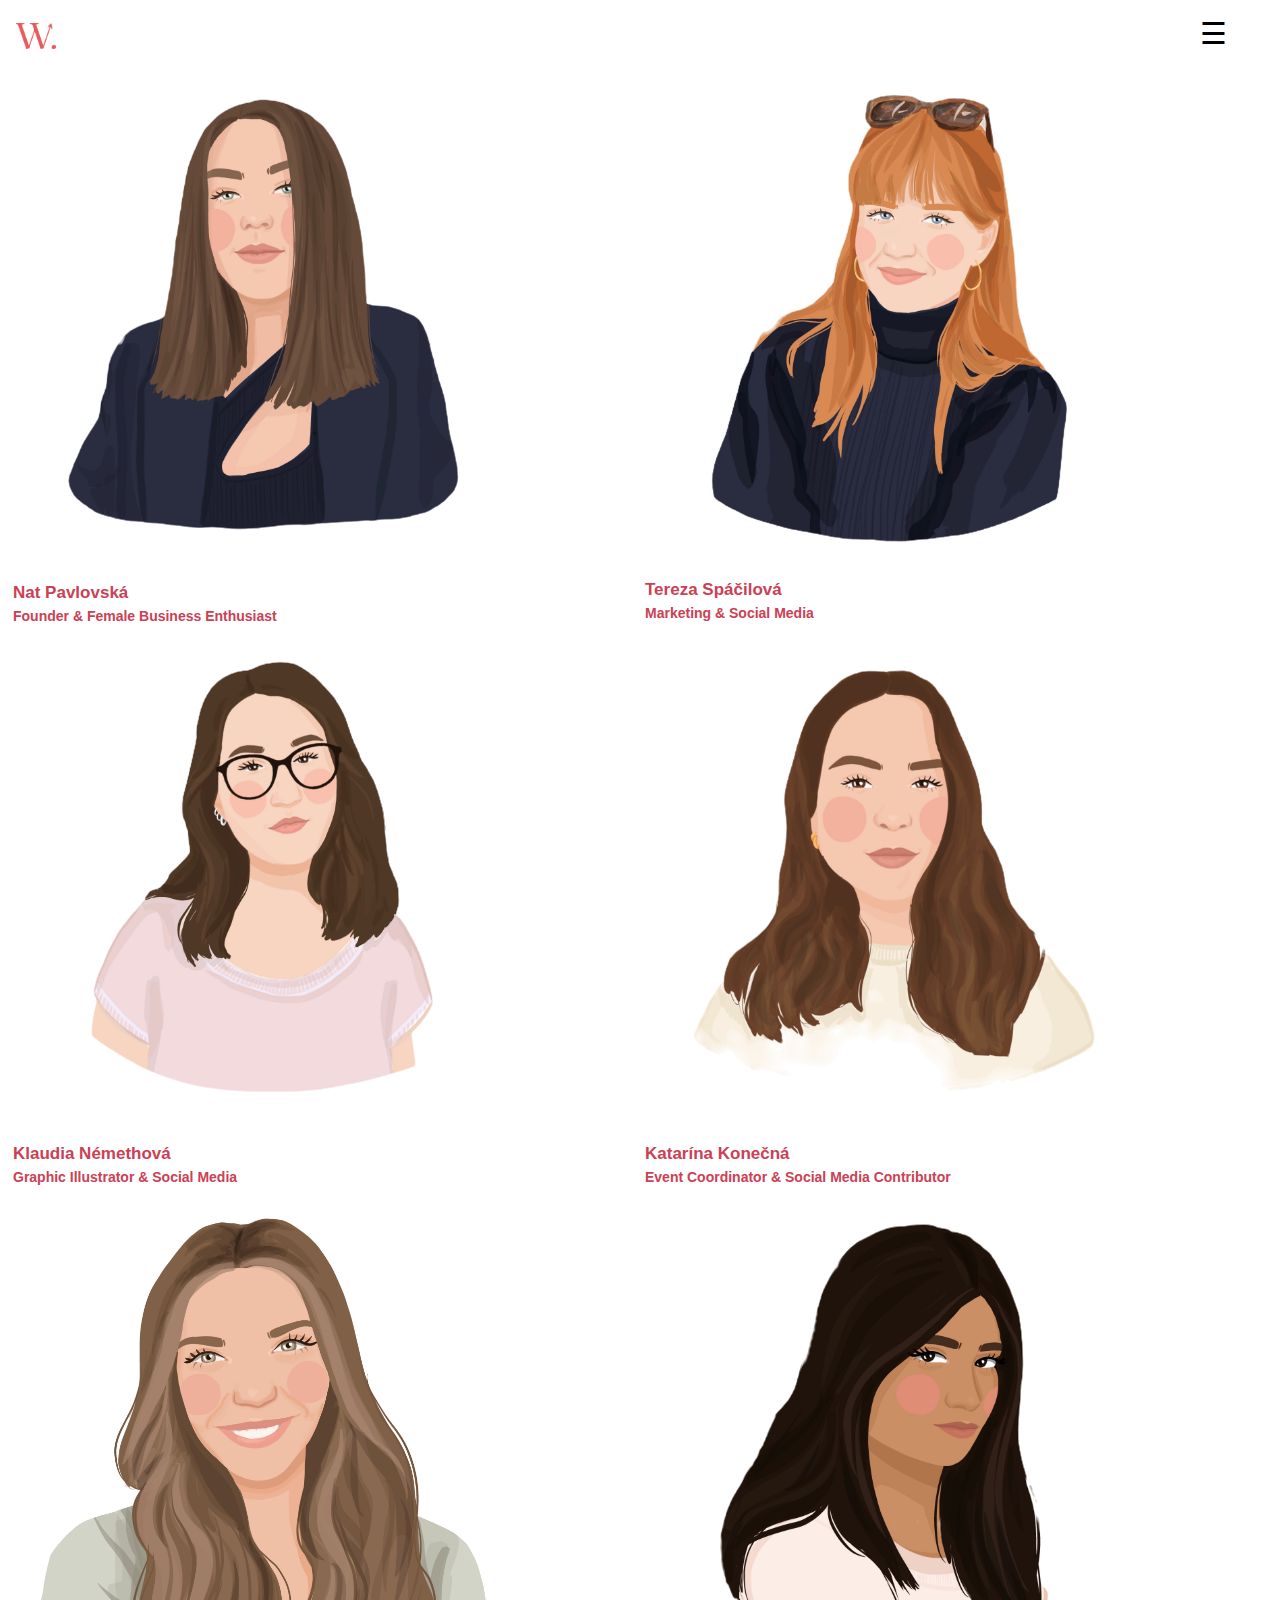
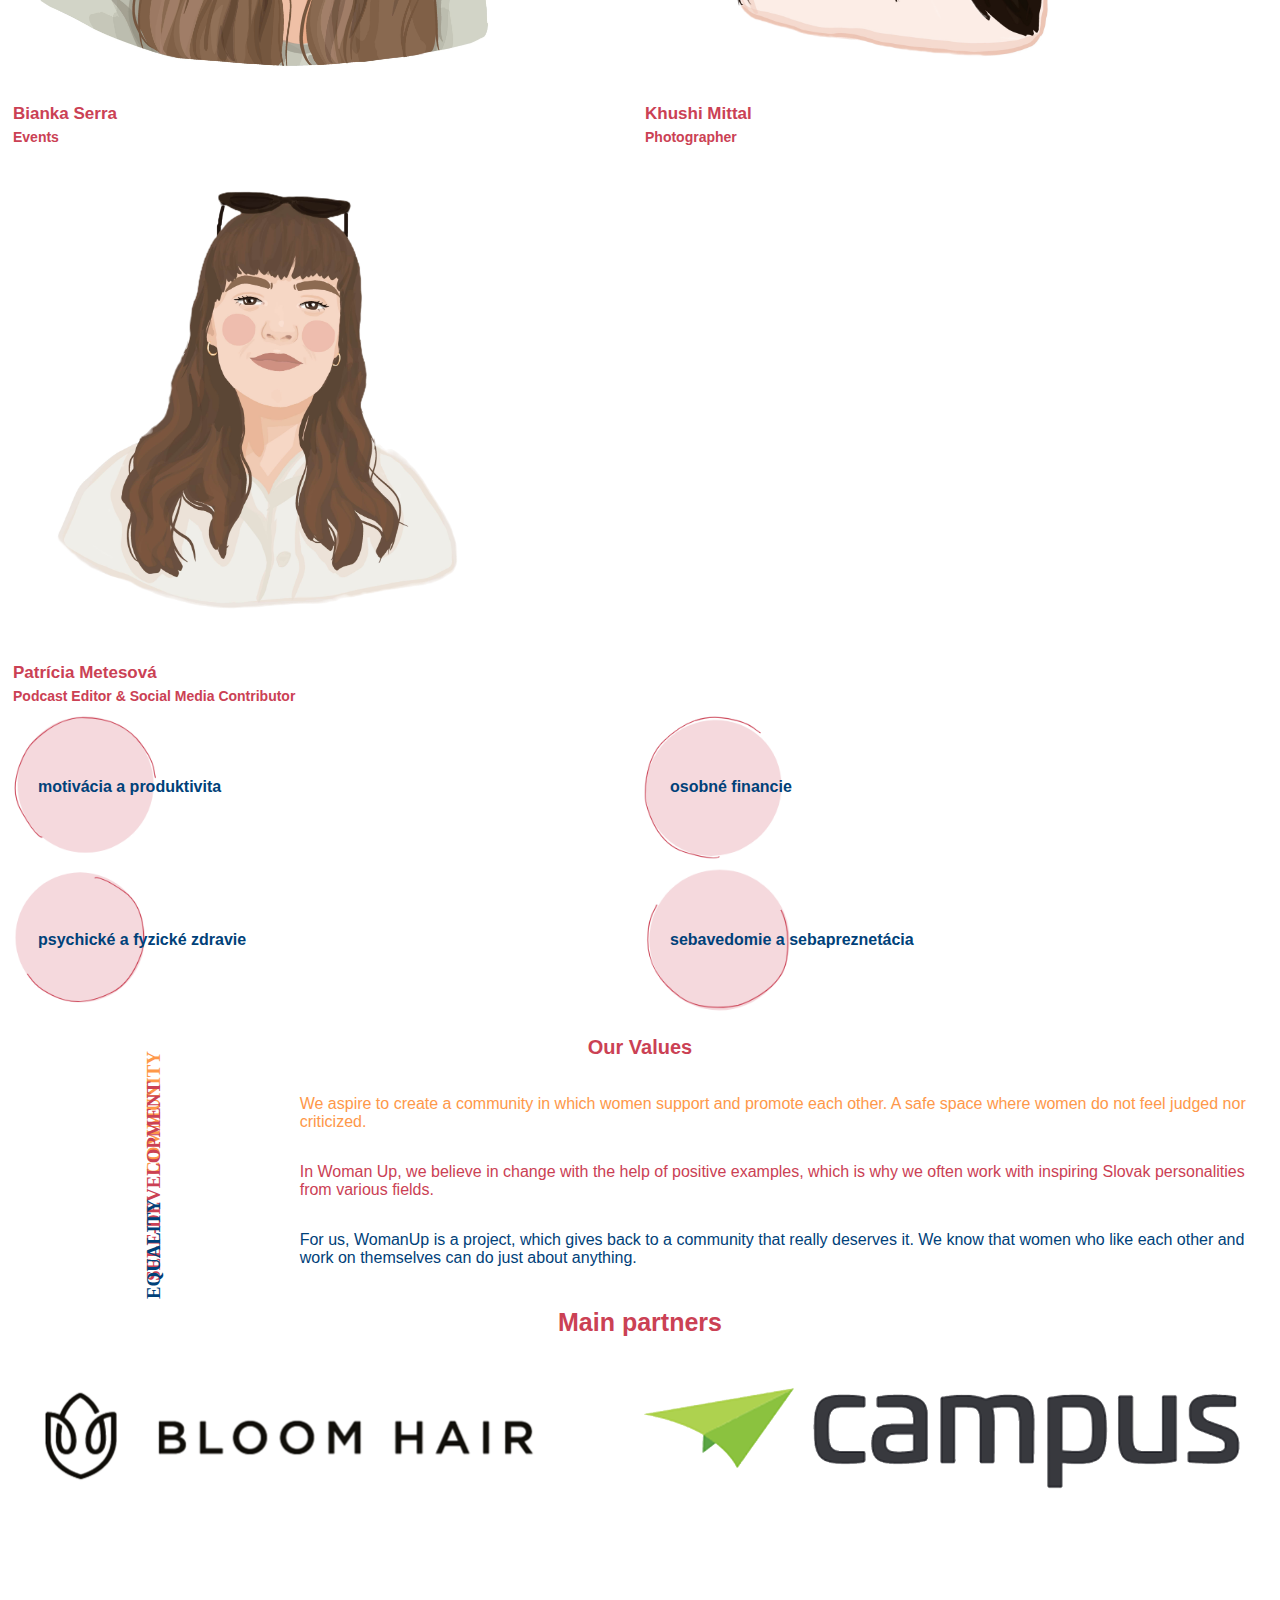
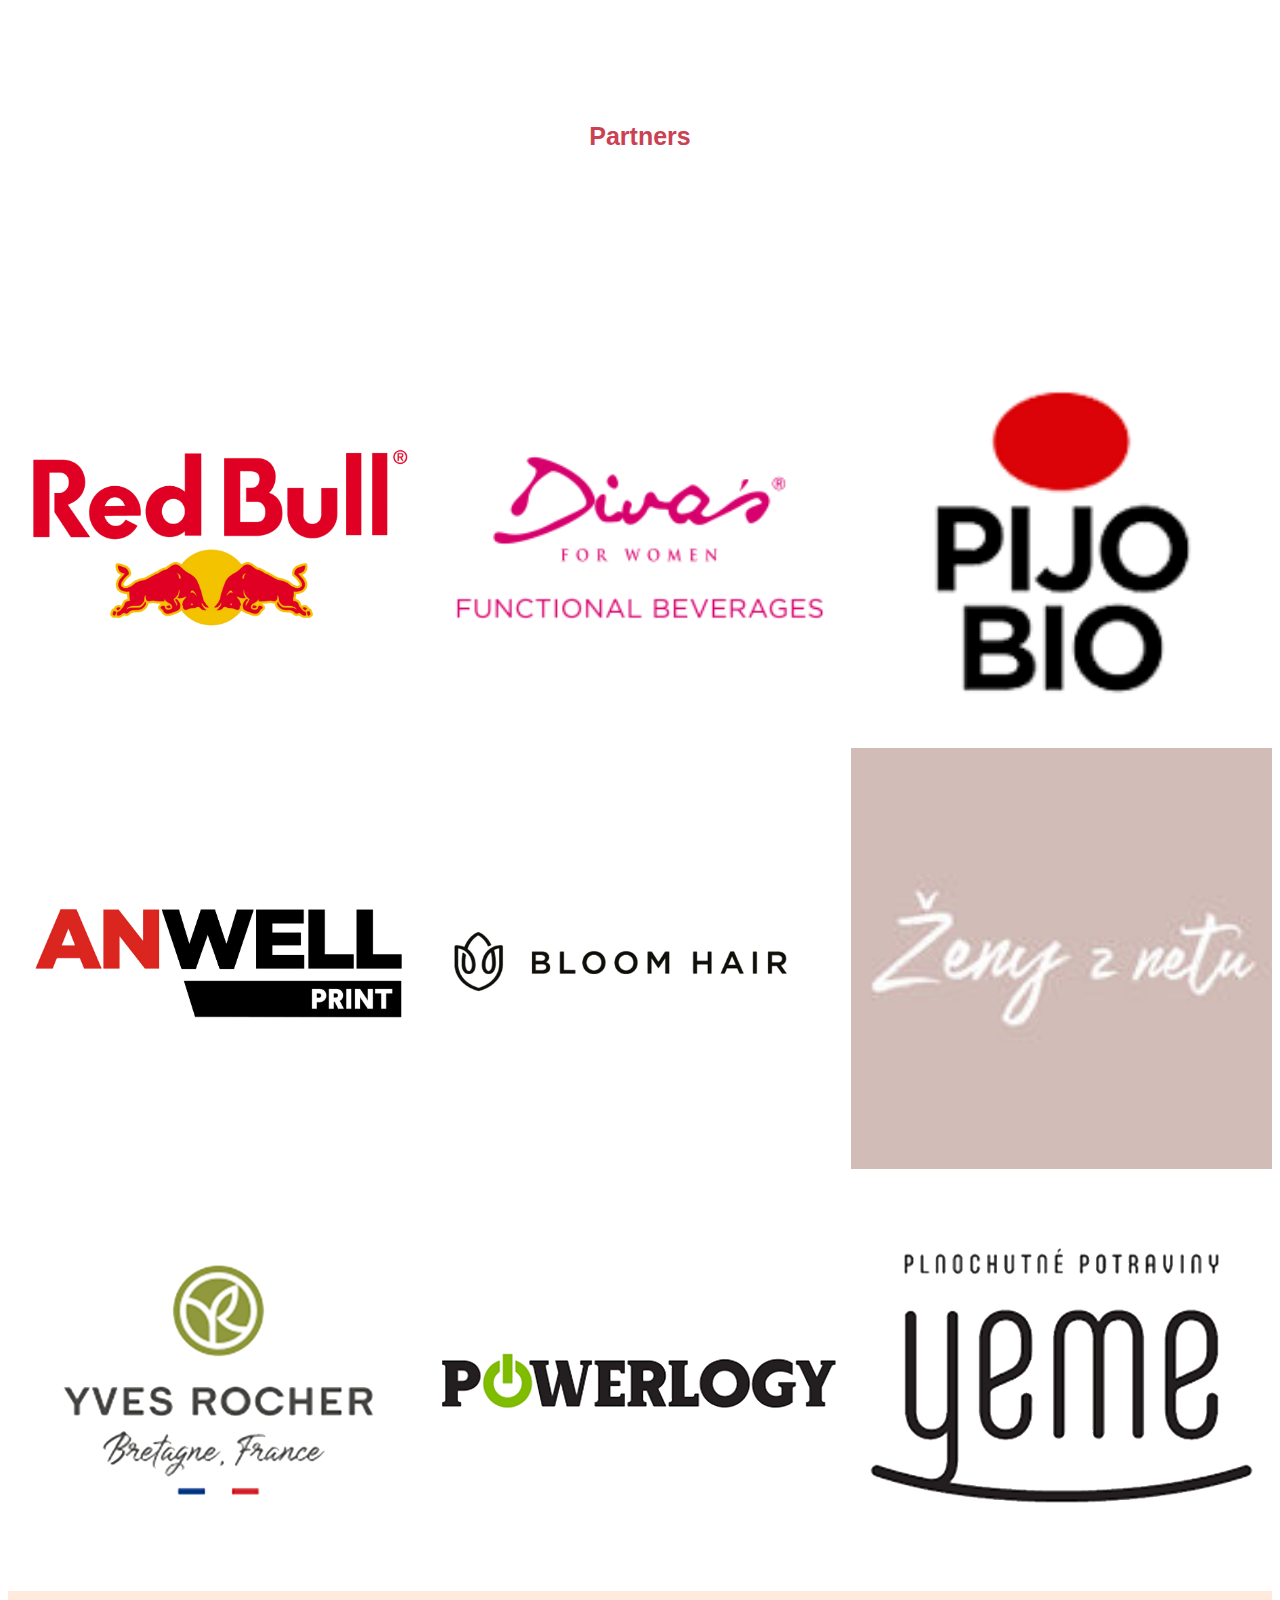
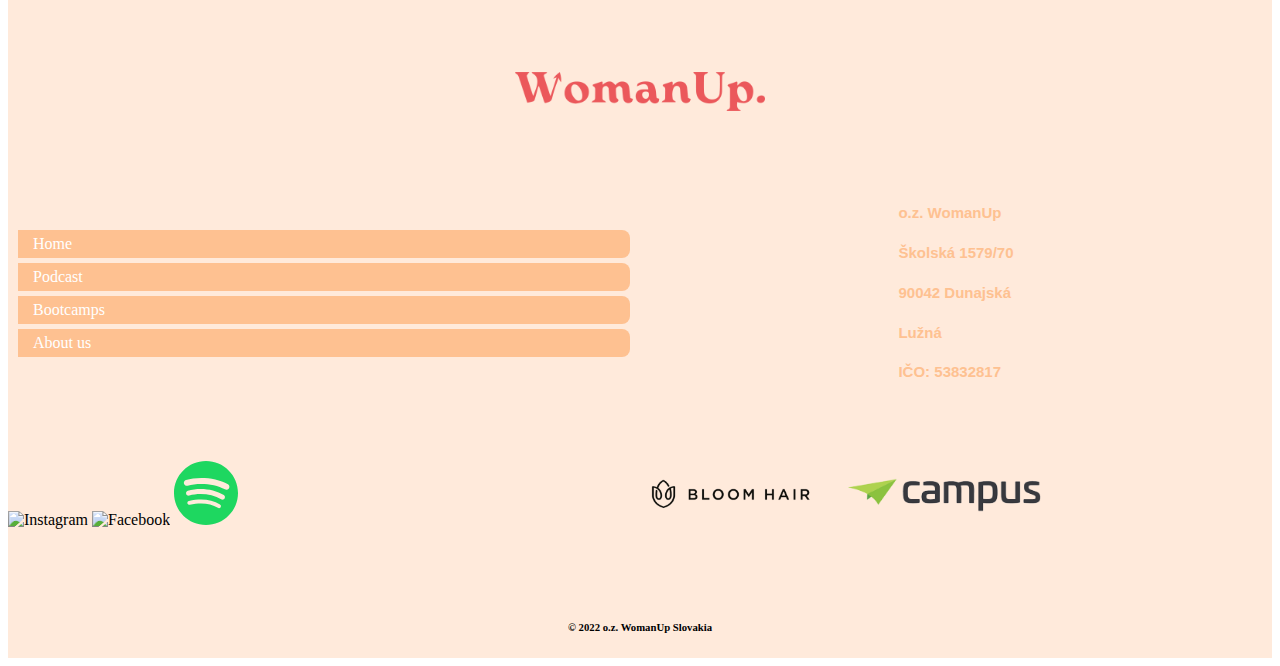
==== aboutus.html @ 5504f4a2 "can I die now?" ====
<!DOCTYPE html>
<html lang="en">

<head>
  <meta charset="UTF-8">
  <meta http-equiv="X-UA-Compatible" content="IE=edge">
  <meta name="viewport" content="width=device-width, initial-scale=1.0">
  <link rel="stylesheet" href="css/common.css">
  <link rel="stylesheet" href="css/aboutus.css">
  <script src="js/index.js"></script>
  <title>Woman Up</title>
</head>

<body>
  <header>
    <img src="images/WUP_logo.png" alt="">
    <div id="myNav" class="overlay">
      <a href="javascript:void(0)" class="closebtn" onclick="closeNav()">&times;</a>
      <div class="overlay-content">
        <a href="index.html">Home</a>
        <a href="podcast.html">Podcast</a>
        <a href="bootcamps.html">Bootcamps</a>
        <a href="aboutus.html">About us</a>
      </div>
    </div>
    <span style="font-size:30px;cursor:pointer" onclick="openNav()">&#9776;</span>
  </header>

  <section class="team">
    <article>
      <img src="images/Untitled_Artwork 5-2_edited_edited_edited_edited.png" alt="">
      <h5>Nat Pavlovská</h5>
      <h6>Founder & Female 
        Business Enthusiast</h6>
    </article>
    <article>
      <img src="images/Untitled_Artwork 4-2_edited_edited_edited.png" alt="">
      <h5>Tereza Spáčilová</h5>
      <h6>Marketing 
        & Social Media</h6>
    </article>
    <article>
      <img src="images/Untitled_Artwork 3-2_edited.png" alt="">
      <h5>Klaudia Némethová</h5>
      <h6>Graphic Illustrator 
        & Social Media</h6>
    </article>
    <article>
      <img src="images/Untitled_Artwork-13_edited.png" alt="">
      <h5>Katarína Konečná</h5>
      <h6>Event Coordinator 
        & Social Media 
        Contributor</h6>
    </article>
    <article>
      <img src="images/Untitled_Artwork (6)-min.jpg" alt="">
      <h5>Bianka Serra</h5>
      <h6>Events</h6>
    </article>
    <article>
      <img src="images/Untitled_Artwork-14_edited_edited.png" alt="">
      <h5>Khushi Mittal</h5>
      <h6>Photographer</h6>
    </article>
    <article>
      <img src="images/Untitled_Artwork 2 (1)-min_edited.png" alt="">
      <h5>Patrícia Metesová</h5>
      <h6>Podcast Editor 
        & Social Media 
        Contributor</h6>
    </article>
  </section>

  <section class="topics">
    <article class="circle-a">
      <h6>motivácia a produktivita</h6>
    </article>
    <article class="circle-b">
      <h6>osobné financie</h6>
    </article>
    <article class="circle-c">
      <h6>psychické a fyzické zdravie</h6>
    </article>
    <article class="circle-d">
      <h6>sebavedomie a sebapreznetácia</h6>
    </article>
  </section>

  <section class="values">
    <h3 class="title">Our Values</h3>
    <h3 class="rotate orange">COMMUNITY</h3>
    <p class="orange">We aspire to create a community in which women support and promote each other. A safe space where
      women do not
      feel judged nor criticized.</p>
    <h3 class="rotate pink">SELF-DEVELOPMENT</h3>
    <p class="pink">In Woman Up, we believe in change with the help of positive examples, which is why we often work
      with inspiring
      Slovak personalities from various fields.</p>
    <h3 class="rotate blue">EQUALITY</h3>
    <p class="blue">For us, WomanUp is a project, which gives back to a community that really deserves it. We know that
      women who
      like each other and work on themselves can do just about anything.</p>
  </section>


  <section class="sponsors">
    <h3>Main partners</h3>
    <img src="images/Bloomhair_logo.png" alt="#">
    <img src="images/campus_logo.png" alt="#">

  </section>

  <section class="partners">
    <h3>Partners</h3>
    <img src="images/redbull_logo.png" alt="">
    <img src="images/Divas_logo.png" alt="">
    <img src="images/pijubio_logo.png" alt="">
    <img src="images/anwell_logo.png" alt="">
    <img src="images/Bloomhair_logo.png" alt="">
    <img src="images/zenyznetu_logo.jpg" alt="">
    <img src="images/yvesrocher_logo.png" alt="">
    <img src="images/powerlogy_logo.png" alt="">
    <img src="images/jeme_logo.png" alt="">
  </section>


  <footer>
    <img src="images/WomanUp2.png" class="logo" alt="Woman Up">

    <ul>
      <li><a href="#">Home</a></li>
      <li><a href="#">Podcast</a></li>
      <li><a href="#">Bootcamps</a></li>
      <li><a href="#">About us</a></li>
    </ul>
    <div class="info">
      <h6>o.z. WomanUp </h6>
      <h6>Školská 1579/70</h6>
      <h6>90042 Dunajská </h6>
      <h6>Lužná</h6>
      <h6>IČO: 53832817</h6>
    </div>
    <div>
      <img src="" alt="Instagram">
      <img src="#" alt="Facebook">
      <img src="images/spotify-icon.svg" alt="#">
    </div>

    <div class="spon">
      <img src="images/Bloomhair_logo.png" alt="#">
      <img src="images/campus_logo.png" alt="#">
    </div>

    <h6>&copy; 2022 o.z. WomanUp Slovakia </h6>





  </footer>
</body>

</html>
---- css/common.css ----
/* EVERYTHING IS USED MULTIPLE TIMES*/



header>span {
    position: absolute;
    right: 45px;
    padding: 8px;
  }
  
  header>img {
    width: 40px;
    left: 45px;
    padding: 15px 8px;
  }
  
  .overlay {
    height: 100%;
    width: 0;
    position: fixed;
    z-index: 1;
    top: 0;
    left: 0;
    background-color: rgb(0, 0, 0);
    background-color: rgba(0, 0, 0, 0.9);
    overflow-x: hidden;
    transition: 0.5s;
  }
  
  .overlay-content {
    position: relative;
    top: 25%;
    width: 100%;
    text-align: center;
    margin-top: 30px;
  }
  
  .overlay a {
    padding: 8px;
    text-decoration: none;
    font-size: 36px;
    color: #818181;
    display: block;
    transition: 0.3s;
  }
  
  .overlay a:hover, .overlay a:focus {
    color: #f1f1f1;
  }
  
  .overlay .closebtn {
    position: absolute;
    right: 45px;
    font-size: 60px;
  }


/* USING GRID = FRACTIONS + RGBA (because of the opacity)*/
footer {
    display: grid;
    grid-template-columns: 1fr 1fr;
    grid-template-rows: 1fr 1fr 1fr;
    align-items: center;
    background-color: rgba(254, 152, 73, 0.2);
}

footer>.logo {
    grid-column: 1/3;
    grid-row: 1/2;
    justify-self: center;
    width: 250px;
}

footer>.spon img {
    width: 200px;
}

footer>ul {
    list-style-type: none;
    margin: 0;
    padding: 5px 0px;
}

footer>ul>li {
    background-color: #FEC191;
    padding: 5px;
    margin: 5px 10px;
    border-radius: 0px 8px 8px 0;
}

footer>ul>li a {
    text-decoration: none;
    margin: 5px;
    padding: 0 5px;
    color: white;

}

footer>.info {
    justify-self: center;
    margin: -1rem;
}

footer>.info h6 {
    color: #FEC191;
    line-height: 0.3rem;
    font-family: 'Quickdand', sans-serif;
    font-size: 15px;
}
footer > h6 {
    text-align: center;
    grid-column: 1/3;
}
.reviews div {
    border: solid #668DAE 1px;
    border-radius: 10px;
    margin: 10px 1rem;
    padding: 3px 6px;
  }
  p {
    font-family: 'Quicksand', sans-serif;
    color: #004179;
  }
---- css/aboutus.css ----
.topics {
    display: grid;
    grid-template-columns: 1fr 1fr;
    grid-template-rows: 1fr 1fr;
}
.topics > article {
    padding: 30px;
}
.topics > .circle-a{
    background-image: url(../images/circle-a.png);
    background-repeat: no-repeat;
    background-size: contain;
}
.topics > .circle-b{
    background-image: url(../images/circle-b.png);
    background-repeat: no-repeat;
    background-size: contain;
}
.topics > .circle-c{
    background-image: url(../images/circle-c.png);
    background-repeat: no-repeat;
    background-size: contain;
}
.topics > .circle-d{
    background-image: url(../images/circle-d.png);
    background-repeat: no-repeat;
    background-size: contain;
}
.topics > article > h6{
    font-size: 16px;
    color: #004179;
    font-family: 'Quicksand', sans-serif;
}

.values {
    display: grid;
    grid-template-columns: 0.3fr 1fr;
    grid-template-rows: 0.3fr 1fr 1fr 1fr;
    align-items: center;
    justify-items: center;
}
.values > .title {
    grid-column: 1/3;
    grid-row: 1;
    text-align: center;
    color: #CB4154;
    font-family: 'Bodoni Moda', sans-serif;
    font-size: 20px;
}
.values > .orange {
    color: #FE9849;
}
.values > .pink {
    color: #CB4154;
}
.values > .blue {
    color: #004179;
}
.team {
    display: grid;
    grid-template-columns: 1fr 1fr;
    grid-template-rows: 1fr 1fr 1fr 1fr;
}
.team > article > img {
    width: 80%;
}
.team > article > h5 {
    color: #CB4154;
    font-family: 'Quicksand', sans-serif;
    font-size: 17px;
    margin: 5px;
}
.team > article > h6 {
    color: #CB4154;
    font-family: 'Quicksand', sans-serif;
    font-size: 14px;
    margin: 5px;
}

.partners {
    display: grid;
    grid-template-columns: 1fr 1fr 1fr;
    grid-template-rows: 1fr 1fr 1fr 1fr;
    align-items: center;
}
.partners > img {
    width: 100%;
}
.partners > h3 {
    grid-column:  1/4;
    grid-row:  1;
    font-family: 'Bodoni Moda', sans-serif;
    color: #CB4154;
    font-size: 25px;
    text-align: center;
    margin-bottom: -15px;
}
.sponsors > img {
    width: 49%;
    align-items: center;
}
.sponsors > h3 {
    font-family: 'Bodoni Moda', sans-serif;
    color: #CB4154;
    font-size: 25px;
    text-align: center;
    
   
    
}

.rotate { transform:rotate(270deg);}
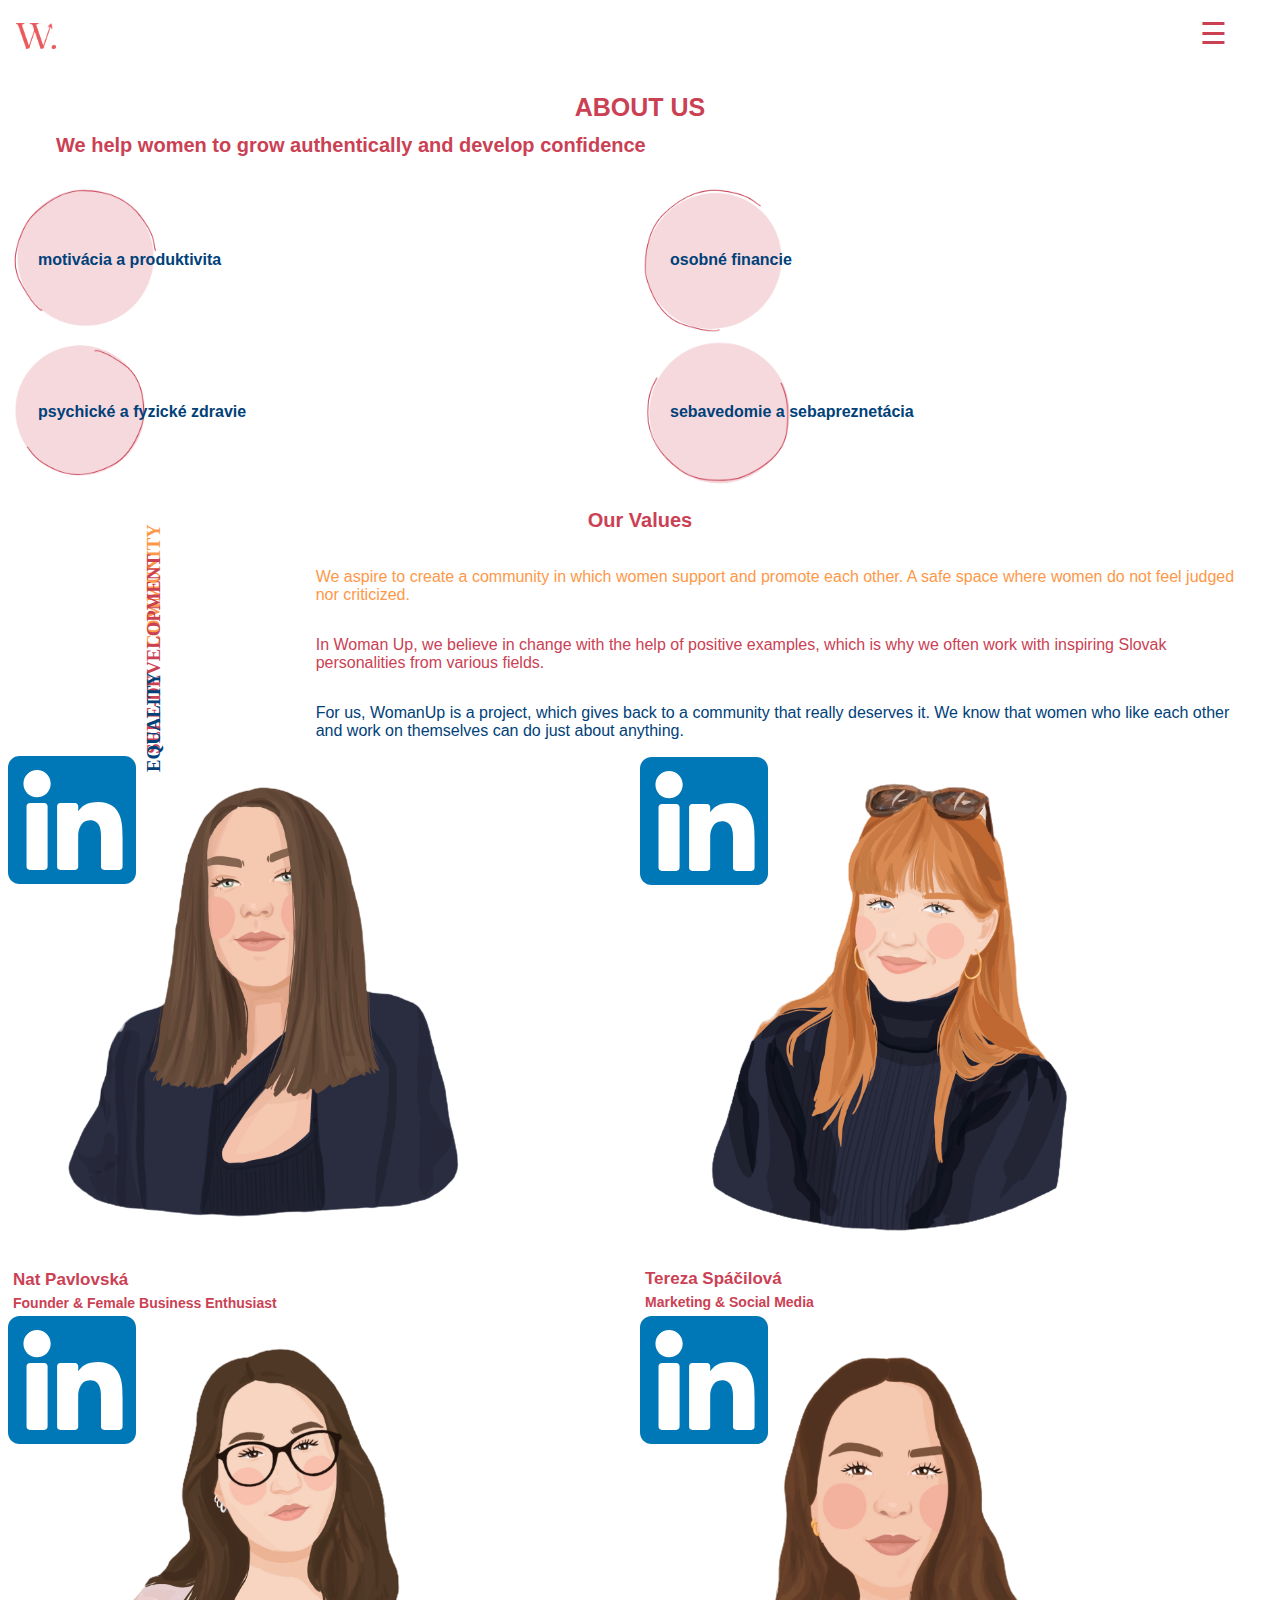
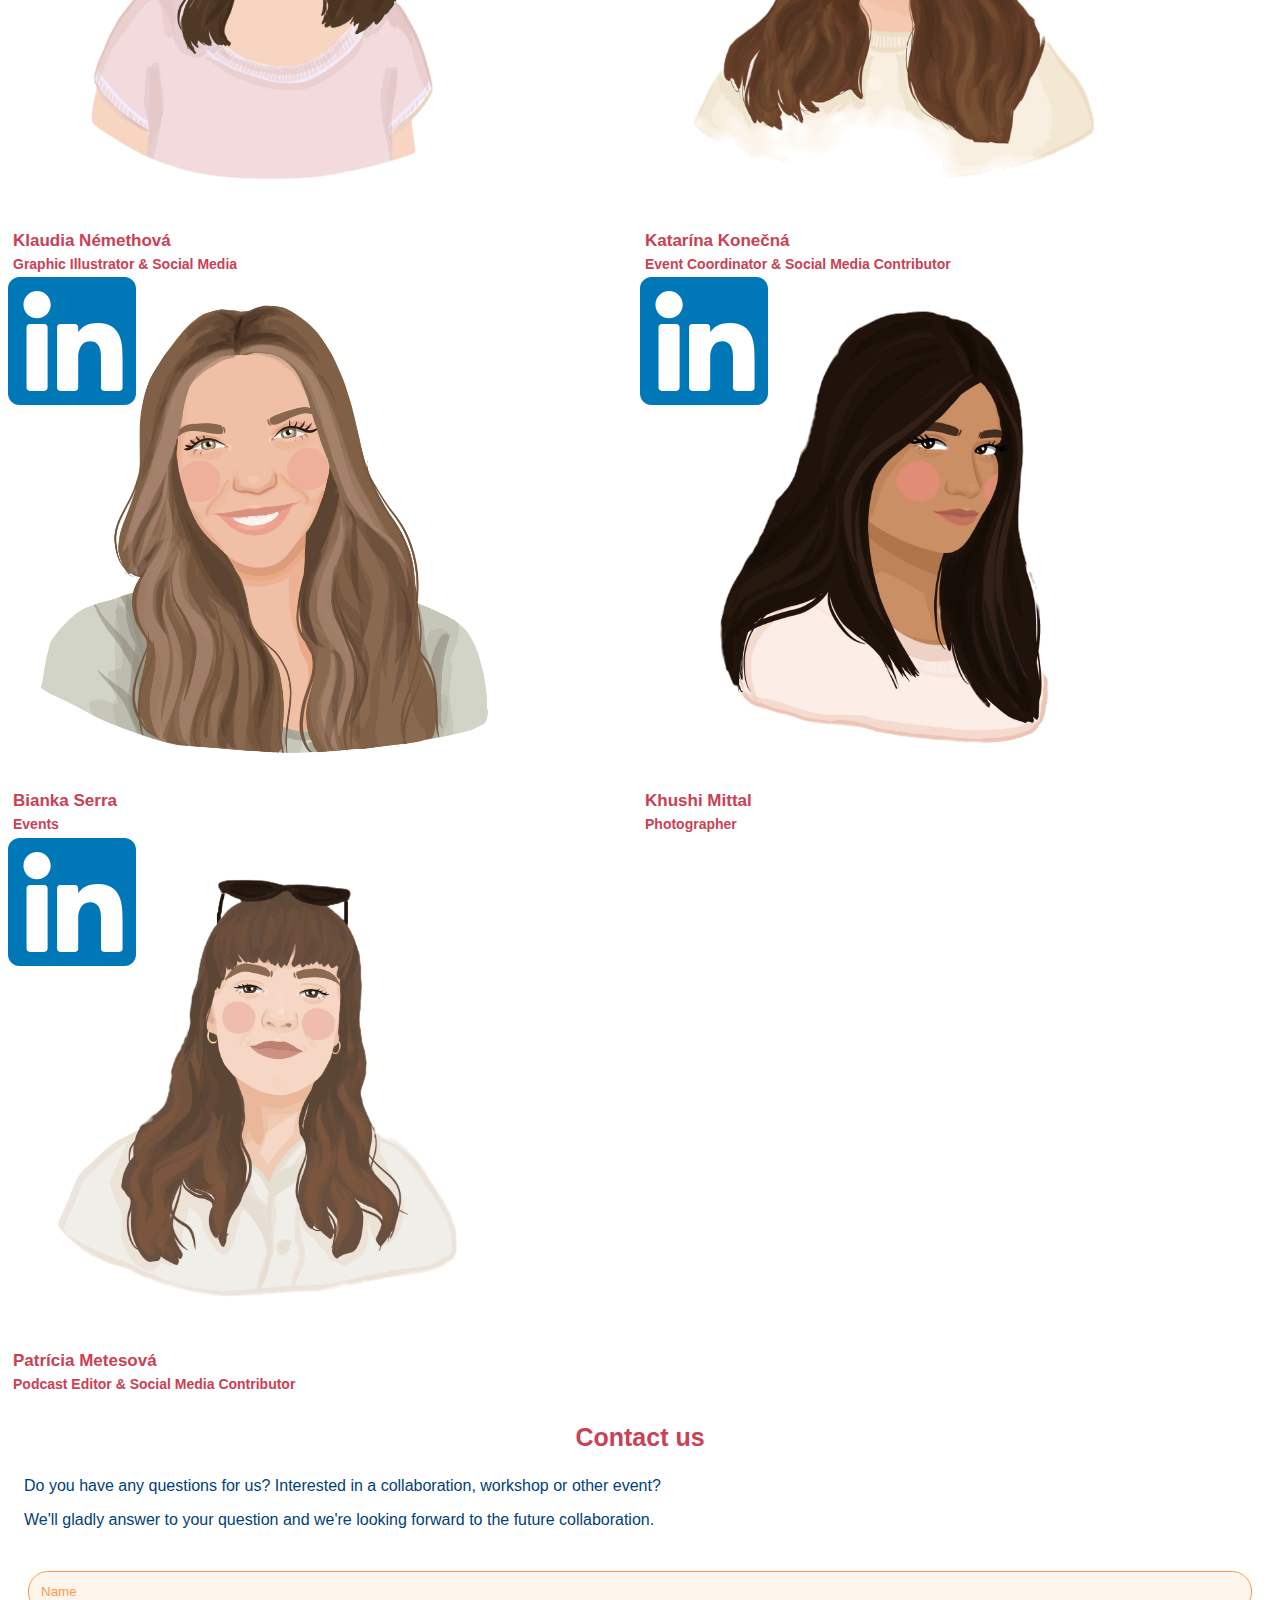
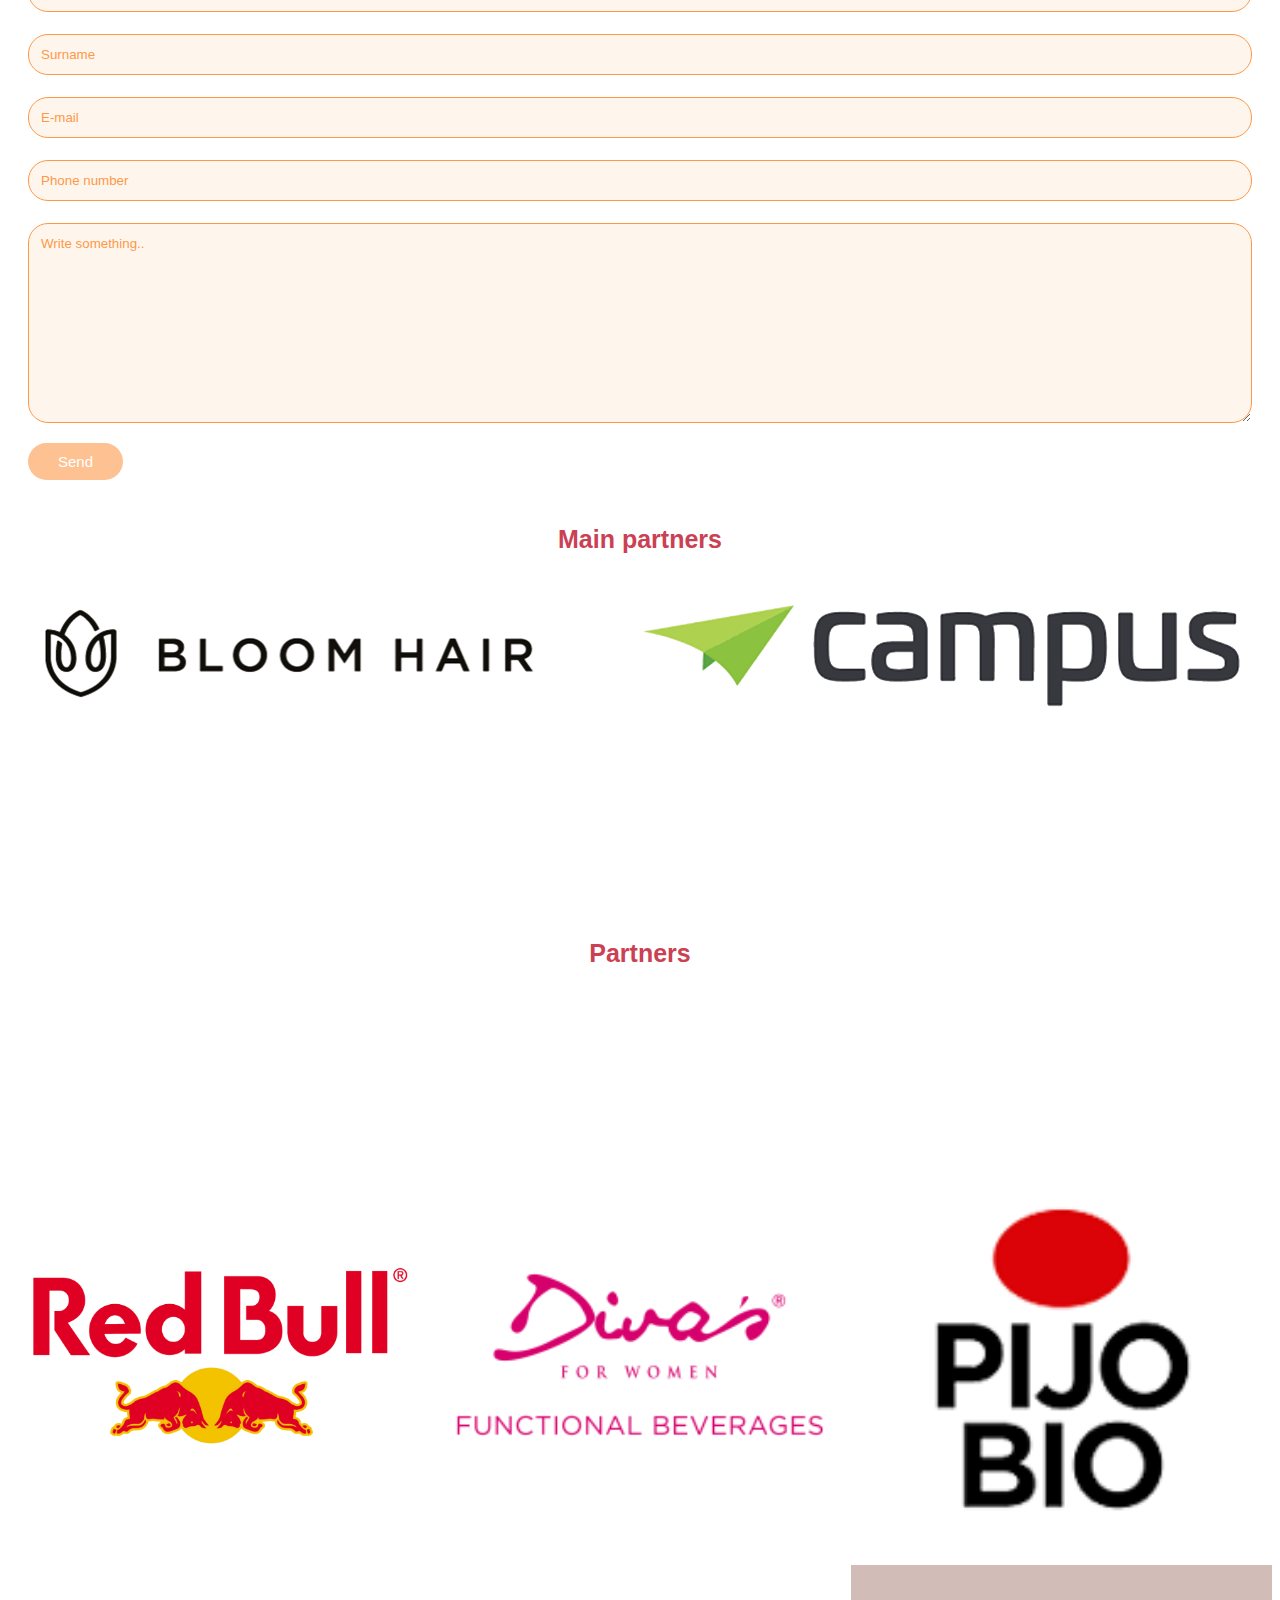
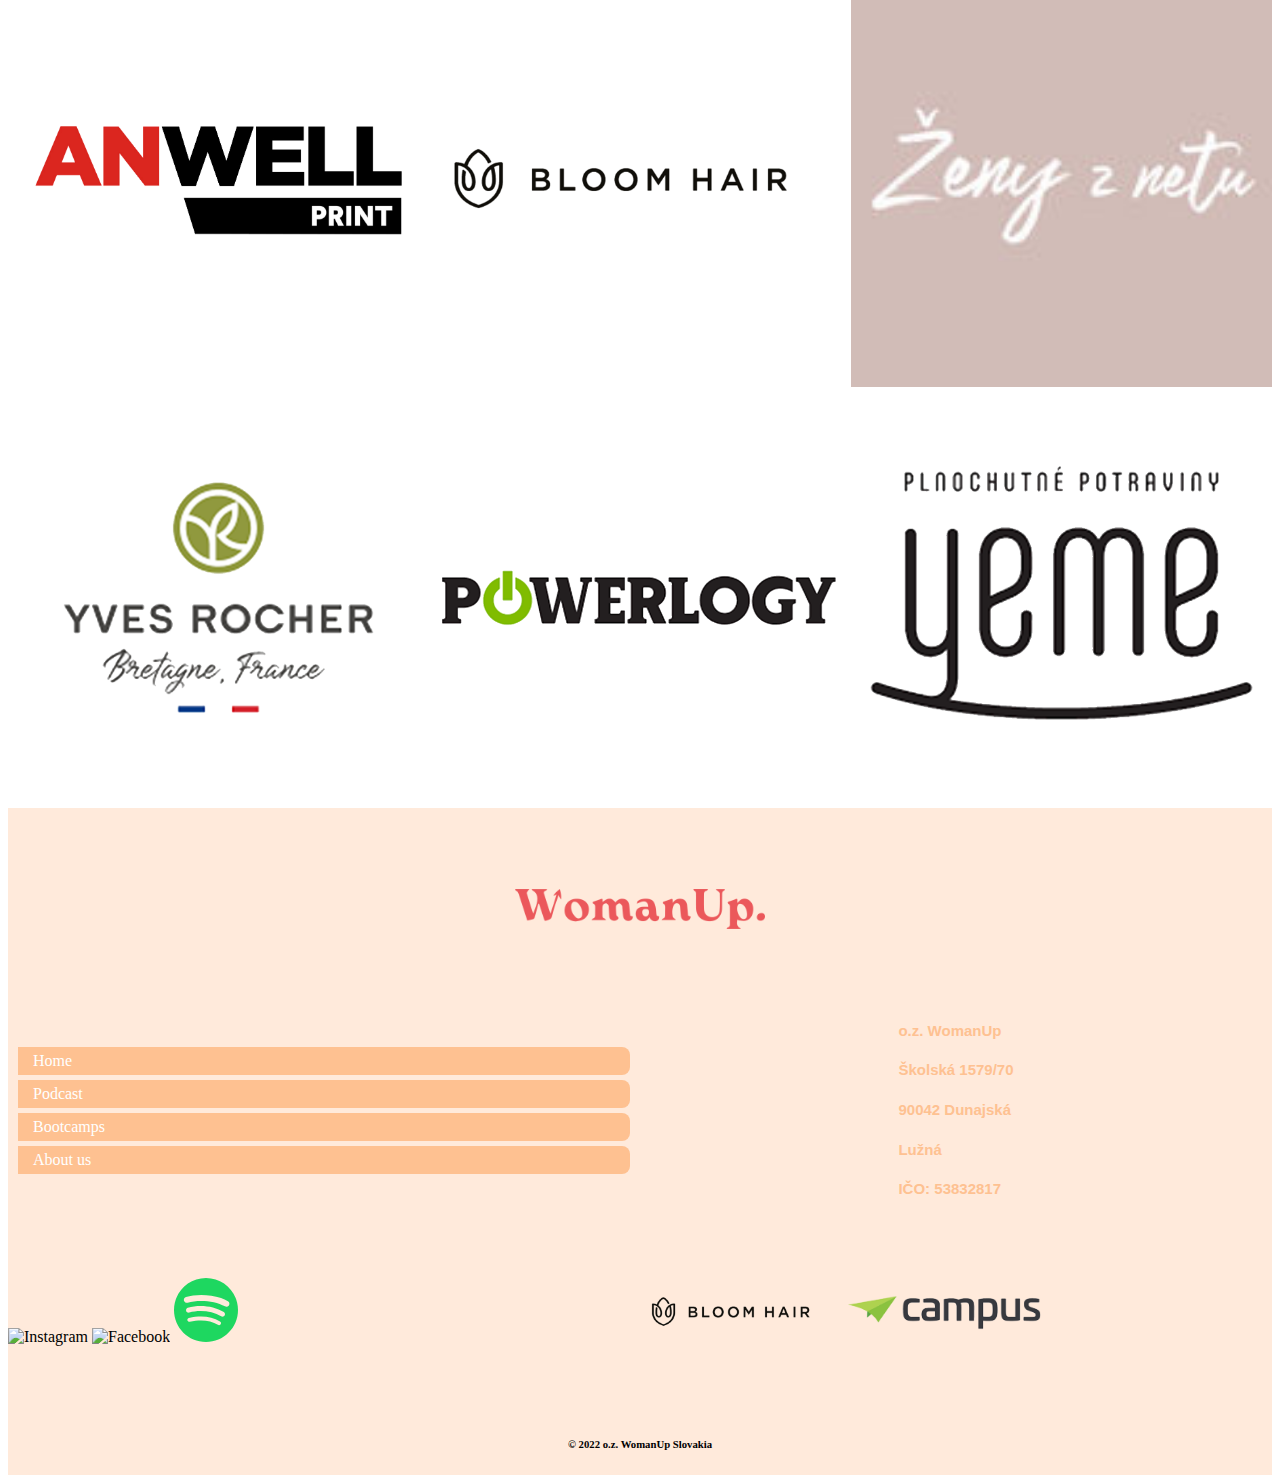
==== commit b96f8c30: "lol" ====
--- a/aboutus.html
+++ b/aboutus.html
@@ -26,50 +26,10 @@
     <span style="font-size:30px;cursor:pointer" onclick="openNav()">&#9776;</span>
   </header>
 
-  <section class="team">
-    <article>
-      <img src="images/Untitled_Artwork 5-2_edited_edited_edited_edited.png" alt="">
-      <h5>Nat Pavlovská</h5>
-      <h6>Founder & Female 
-        Business Enthusiast</h6>
-    </article>
-    <article>
-      <img src="images/Untitled_Artwork 4-2_edited_edited_edited.png" alt="">
-      <h5>Tereza Spáčilová</h5>
-      <h6>Marketing 
-        & Social Media</h6>
-    </article>
-    <article>
-      <img src="images/Untitled_Artwork 3-2_edited.png" alt="">
-      <h5>Klaudia Némethová</h5>
-      <h6>Graphic Illustrator 
-        & Social Media</h6>
-    </article>
-    <article>
-      <img src="images/Untitled_Artwork-13_edited.png" alt="">
-      <h5>Katarína Konečná</h5>
-      <h6>Event Coordinator 
-        & Social Media 
-        Contributor</h6>
-    </article>
-    <article>
-      <img src="images/Untitled_Artwork (6)-min.jpg" alt="">
-      <h5>Bianka Serra</h5>
-      <h6>Events</h6>
-    </article>
-    <article>
-      <img src="images/Untitled_Artwork-14_edited_edited.png" alt="">
-      <h5>Khushi Mittal</h5>
-      <h6>Photographer</h6>
-    </article>
-    <article>
-      <img src="images/Untitled_Artwork 2 (1)-min_edited.png" alt="">
-      <h5>Patrícia Metesová</h5>
-      <h6>Podcast Editor 
-        & Social Media 
-        Contributor</h6>
-    </article>
-  </section>
+  <section class="info">
+  <h3>ABOUT US</h3>
+  <h4>We help women to grow authentically and develop confidence</h4>
+</section>
 
   <section class="topics">
     <article class="circle-a">
@@ -102,6 +62,84 @@
       like each other and work on themselves can do just about anything.</p>
   </section>
 
+  <section class="team">
+    <article>
+      <a href="#"><img class="linkedin" src="images/linkedin-svgrepo-com.svg" alt="linkedin"></a>
+      <img src="images/Untitled_Artwork 5-2_edited_edited_edited_edited.png" alt="">
+      <h5>Nat Pavlovská </h5>
+      <h6>Founder & Female 
+        Business Enthusiast</h6>
+    </article>
+    <article>
+      <a href="#"><img class="linkedin" src="images/linkedin-svgrepo-com.svg" alt="linkedin"></a>
+      <img src="images/Untitled_Artwork 4-2_edited_edited_edited.png" alt="">
+      <h5>Tereza Spáčilová</h5>
+      <h6>Marketing 
+        & Social Media</h6>
+    </article>
+    <article>
+      <a href="#"><img class="linkedin" src="images/linkedin-svgrepo-com.svg" alt="linkedin"></a>
+      <img src="images/Untitled_Artwork 3-2_edited.png" alt="">
+      <h5>Klaudia Némethová</h5>
+      <h6>Graphic Illustrator 
+        & Social Media</h6>
+    </article>
+    <article>
+      <a href="#"><img class="linkedin" src="images/linkedin-svgrepo-com.svg" alt="linkedin"></a>
+      <img src="images/Untitled_Artwork-13_edited.png" alt="">
+      <h5>Katarína Konečná</h5>
+      <h6>Event Coordinator 
+        & Social Media 
+        Contributor</h6>
+    </article>
+    <article>
+      <a href="#"><img class="linkedin" src="images/linkedin-svgrepo-com.svg" alt="linkedin"></a>
+      <img src="images/Untitled_Artwork (6)-min.jpg" alt="">
+      <h5>Bianka Serra</h5>
+      <h6>Events</h6>
+    </article>
+    <article>
+      <a href="#"><img class="linkedin" src="images/linkedin-svgrepo-com.svg" alt="linkedin"></a>
+      <img src="images/Untitled_Artwork-14_edited_edited.png" alt="">
+      <h5>Khushi Mittal</h5>
+      <h6>Photographer</h6>
+    </article>
+    <article>
+      <a href="#"><img class="linkedin" src="images/linkedin-svgrepo-com.svg" alt="linkedin"></a>
+      <img src="images/Untitled_Artwork 2 (1)-min_edited.png" alt="">
+      <h5>Patrícia Metesová</h5>
+      <h6>Podcast Editor 
+        & Social Media 
+        Contributor</h6>
+    </article>
+  </section>
+
+
+  <section class="contactus">
+  <h3>Contact us</h3>
+  <p>Do you have any questions for us? Interested in a collaboration, workshop or other event?</p>
+  <p>We'll gladly answer to your question and we're looking forward to the future collaboration.</p>
+<div class="container">
+  <form>
+   
+    <input type="text" id="fname" name="firstname" placeholder="Name">
+
+ 
+    <input type="text" id="lname" name="lastname" placeholder="Surname">
+    
+   
+    <input type="text" id="mail" name="e-mail" placeholder="E-mail">
+    
+    <input type="text" id="number" name="phoneNumber" placeholder="Phone number">
+
+    
+    <textarea id="subject" name="subject" placeholder="Write something.." style="height:200px"></textarea>
+
+    <input type="submit" value="Send">
+  </form>
+</div>
+</section>
+
 
   <section class="sponsors">
     <h3>Main partners</h3>
--- a/css/common.css
+++ b/css/common.css
@@ -6,6 +6,7 @@
     position: absolute;
     right: 45px;
     padding: 8px;
+    color: #CB4154;
   }
   
   header>img {
@@ -21,8 +22,7 @@
     z-index: 1;
     top: 0;
     left: 0;
-    background-color: rgb(0, 0, 0);
-    background-color: rgba(0, 0, 0, 0.9);
+    background-color: #FE9849;
     overflow-x: hidden;
     transition: 0.5s;
   }
@@ -33,15 +33,22 @@
     width: 100%;
     text-align: center;
     margin-top: 30px;
+    padding: 5px;
   }
   
   .overlay a {
-    padding: 8px;
+    padding: 4px 12px;
+    margin: 12px 20px;
     text-decoration: none;
     font-size: 36px;
-    color: #818181;
+    color: #ffffff;
     display: block;
     transition: 0.3s;
+    background-color: #FEC191;
+    border-radius: 20px;
+  }
+  .overlay .closebtn {
+    background-color: #FE9849;  
   }
   
   .overlay a:hover, .overlay a:focus {
@@ -120,4 +127,5 @@
   p {
     font-family: 'Quicksand', sans-serif;
     color: #004179;
+    padding: 0 1rem;
   }--- a/css/aboutus.css
+++ b/css/aboutus.css
@@ -3,30 +3,36 @@
     grid-template-columns: 1fr 1fr;
     grid-template-rows: 1fr 1fr;
 }
-.topics > article {
+
+.topics>article {
     padding: 30px;
 }
-.topics > .circle-a{
+
+.topics>.circle-a {
     background-image: url(../images/circle-a.png);
     background-repeat: no-repeat;
     background-size: contain;
 }
-.topics > .circle-b{
+
+.topics>.circle-b {
     background-image: url(../images/circle-b.png);
     background-repeat: no-repeat;
     background-size: contain;
 }
-.topics > .circle-c{
+
+.topics>.circle-c {
     background-image: url(../images/circle-c.png);
     background-repeat: no-repeat;
     background-size: contain;
 }
-.topics > .circle-d{
+
+.topics>.circle-d {
     background-image: url(../images/circle-d.png);
     background-repeat: no-repeat;
     background-size: contain;
 }
-.topics > article > h6{
+
+.topics>article>h6 {
     font-size: 16px;
     color: #004179;
     font-family: 'Quicksand', sans-serif;
@@ -39,7 +45,8 @@
     align-items: center;
     justify-items: center;
 }
-.values > .title {
+
+.values>.title {
     grid-column: 1/3;
     grid-row: 1;
     text-align: center;
@@ -47,34 +54,91 @@
     font-family: 'Bodoni Moda', sans-serif;
     font-size: 20px;
 }
-.values > .orange {
+
+.values>.orange {
     color: #FE9849;
 }
-.values > .pink {
+
+.values>.pink {
     color: #CB4154;
 }
-.values > .blue {
+
+.values>.blue {
     color: #004179;
 }
+
 .team {
     display: grid;
     grid-template-columns: 1fr 1fr;
     grid-template-rows: 1fr 1fr 1fr 1fr;
+    align-items: center;
 }
-.team > article > img {
+
+.team>article>img {
     width: 80%;
 }
-.team > article > h5 {
+
+.team>article>a>.linkedin {
+    width: 10%;
+    position: absolute;
+}
+
+.team>article>h5 {
     color: #CB4154;
     font-family: 'Quicksand', sans-serif;
     font-size: 17px;
     margin: 5px;
 }
-.team > article > h6 {
+
+.team>article>h6 {
     color: #CB4154;
     font-family: 'Quicksand', sans-serif;
     font-size: 14px;
     margin: 5px;
+}
+
+.contactus>h3 {
+    grid-column: 1/4;
+    grid-row: 1;
+    font-family: 'Bodoni Moda', sans-serif;
+    color: #CB4154;
+    font-size: 25px;
+    text-align: center;
+}
+
+.contactus input[type=text], textarea {
+    width: 100%;
+    padding: 12px;
+    border: 1px solid #FE9849;
+    background-color: #FEF6EC;
+    color: #FE9849;
+    border-radius: 20px;
+    box-sizing: border-box;
+    margin-top: 6px;
+    margin-bottom: 16px;
+    resize: vertical;
+}
+
+.container input[type=submit] {
+    background-color: #FEC191;
+    color: white;
+    align-items: center;
+    padding: 10px 30px;
+    border: none;
+    border-radius: 20px;
+    font-size: 15px;
+    cursor: pointer;
+    font-family: 'Quicksand', sans-serif;
+}
+
+.contactus ::placeholder {
+    color: #FE9849;
+    font-family: 'Quicksand', sans-serif;
+}
+
+.contactus>.container {
+    border-radius: 5px;
+    padding: 20px;
 }
 
 .partners {
@@ -83,30 +147,53 @@
     grid-template-rows: 1fr 1fr 1fr 1fr;
     align-items: center;
 }
-.partners > img {
+
+.partners>img {
     width: 100%;
 }
-.partners > h3 {
-    grid-column:  1/4;
-    grid-row:  1;
+
+.partners>h3 {
+    grid-column: 1/4;
+    grid-row: 1;
     font-family: 'Bodoni Moda', sans-serif;
     color: #CB4154;
     font-size: 25px;
     text-align: center;
     margin-bottom: -15px;
 }
-.sponsors > img {
+
+.sponsors>img {
     width: 49%;
     align-items: center;
 }
-.sponsors > h3 {
+
+.sponsors>h3 {
     font-family: 'Bodoni Moda', sans-serif;
     color: #CB4154;
     font-size: 25px;
     text-align: center;
-    
-   
-    
+
+
+
 }
 
-.rotate { transform:rotate(270deg);}+.rotate {
+    transform: rotate(270deg);
+}
+.info > h3 {
+    grid-column: 1/4;
+    grid-row: 1;
+    font-family: 'Bodoni Moda', sans-serif;
+    color: #CB4154;
+    font-size: 25px;
+    text-align: center;
+    margin-bottom: -15px;
+}
+.info > h4 {
+    grid-column: 1/4;
+    grid-row: 1;
+    font-family: 'Quicksand', sans-serif;
+    color: #CB4154;
+    font-size: 20px;
+    padding: 0 3rem;
+}
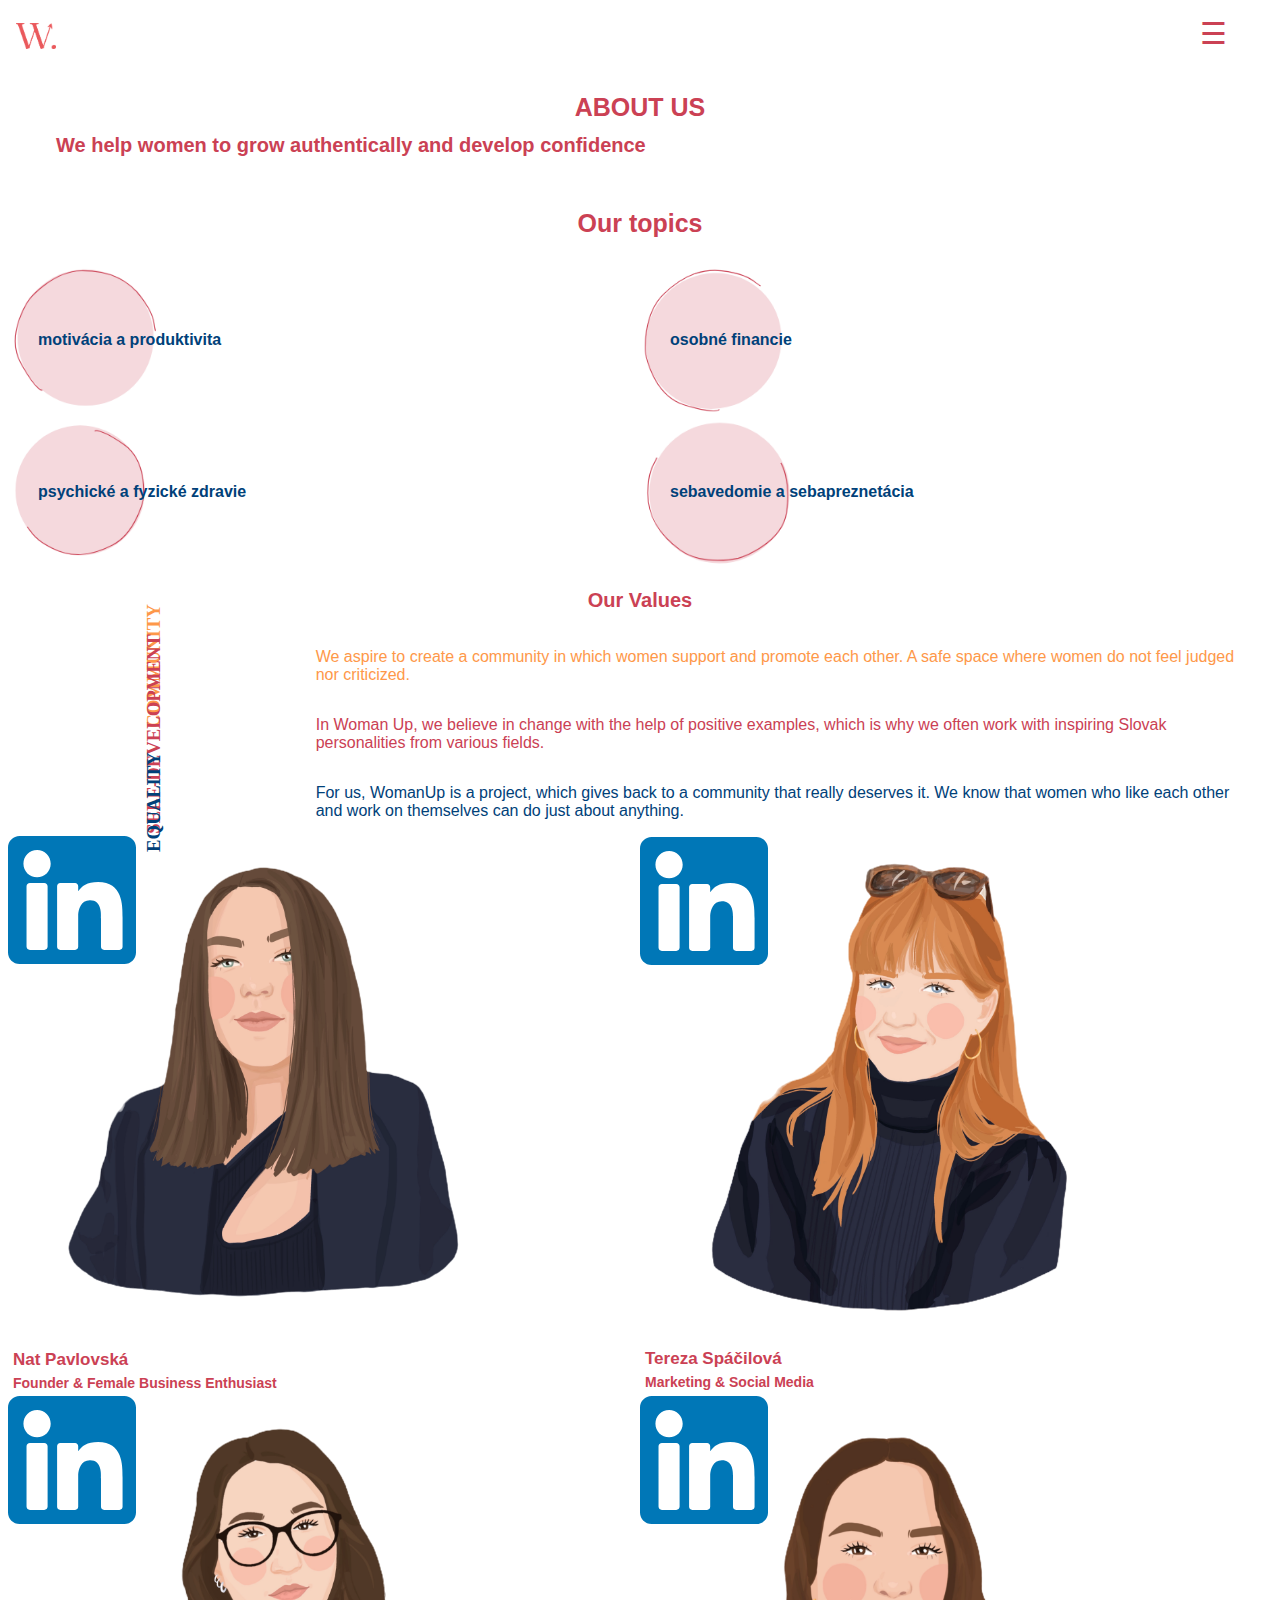
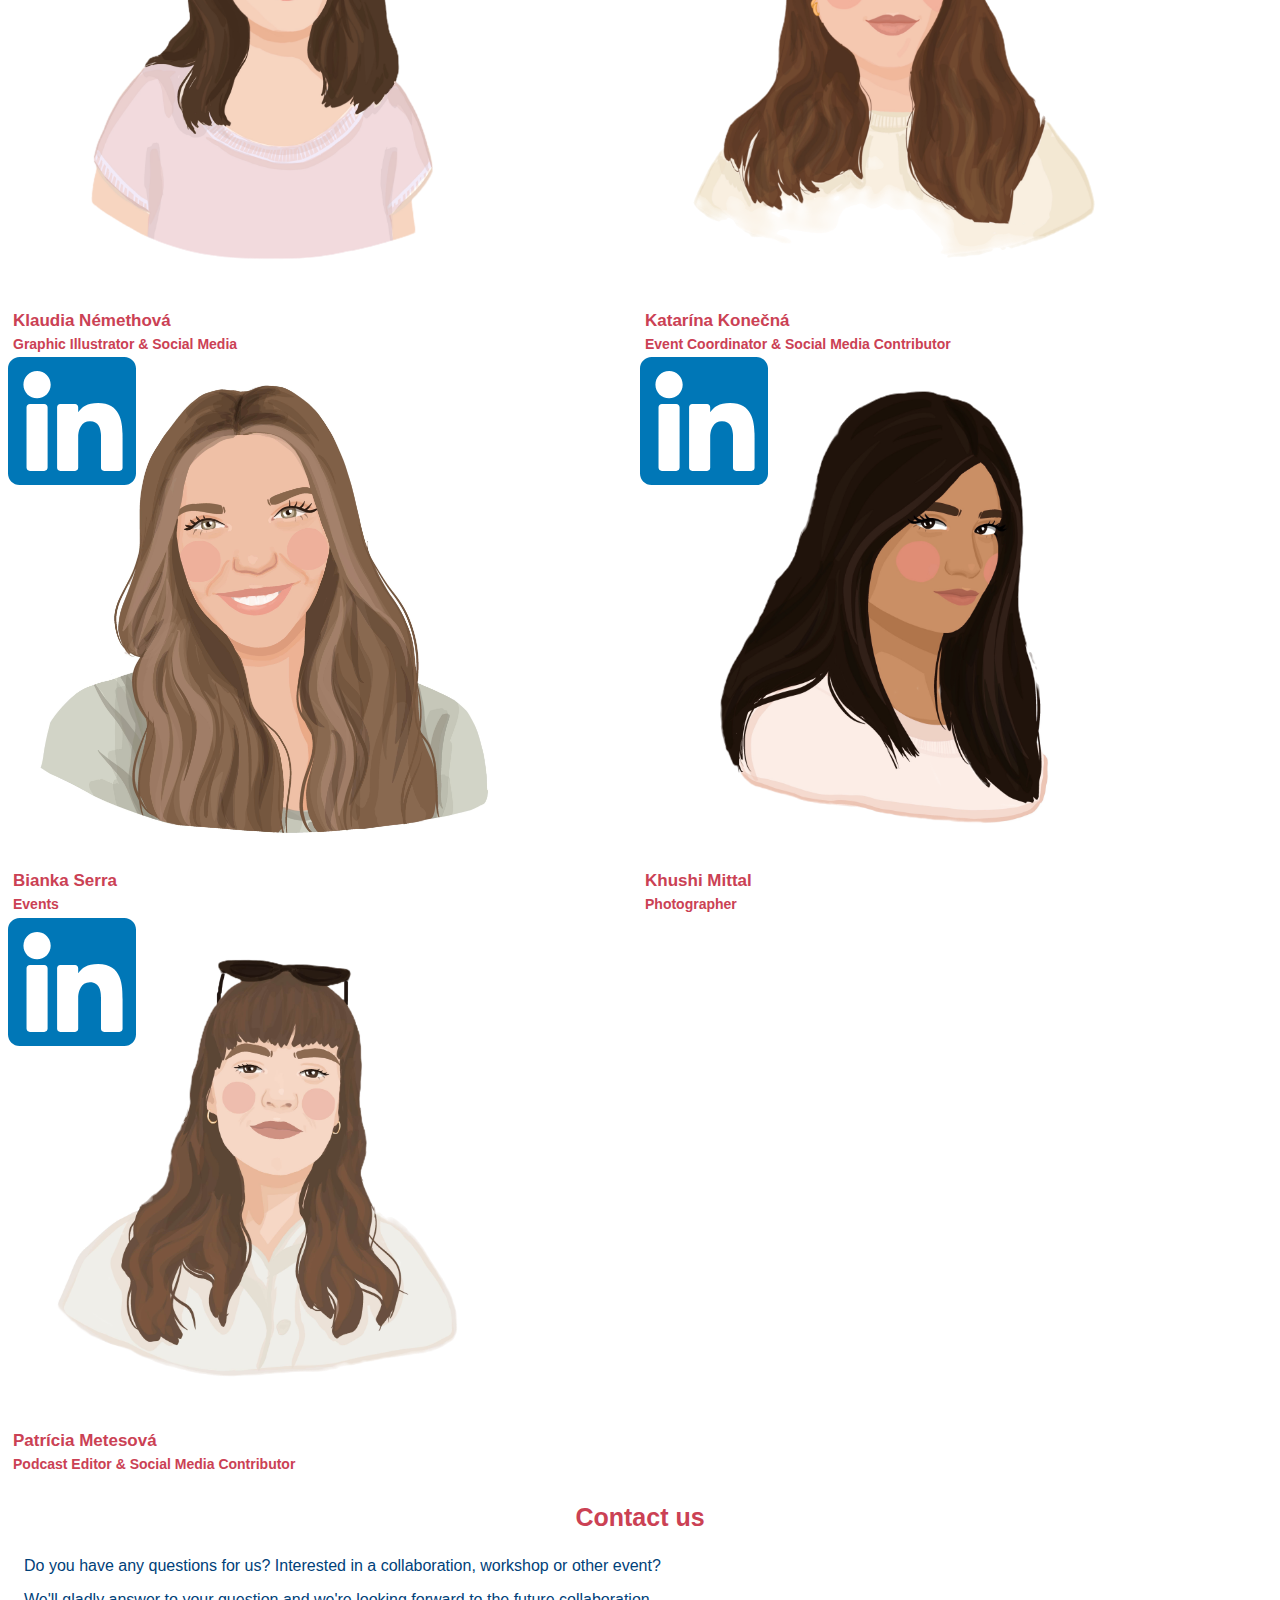
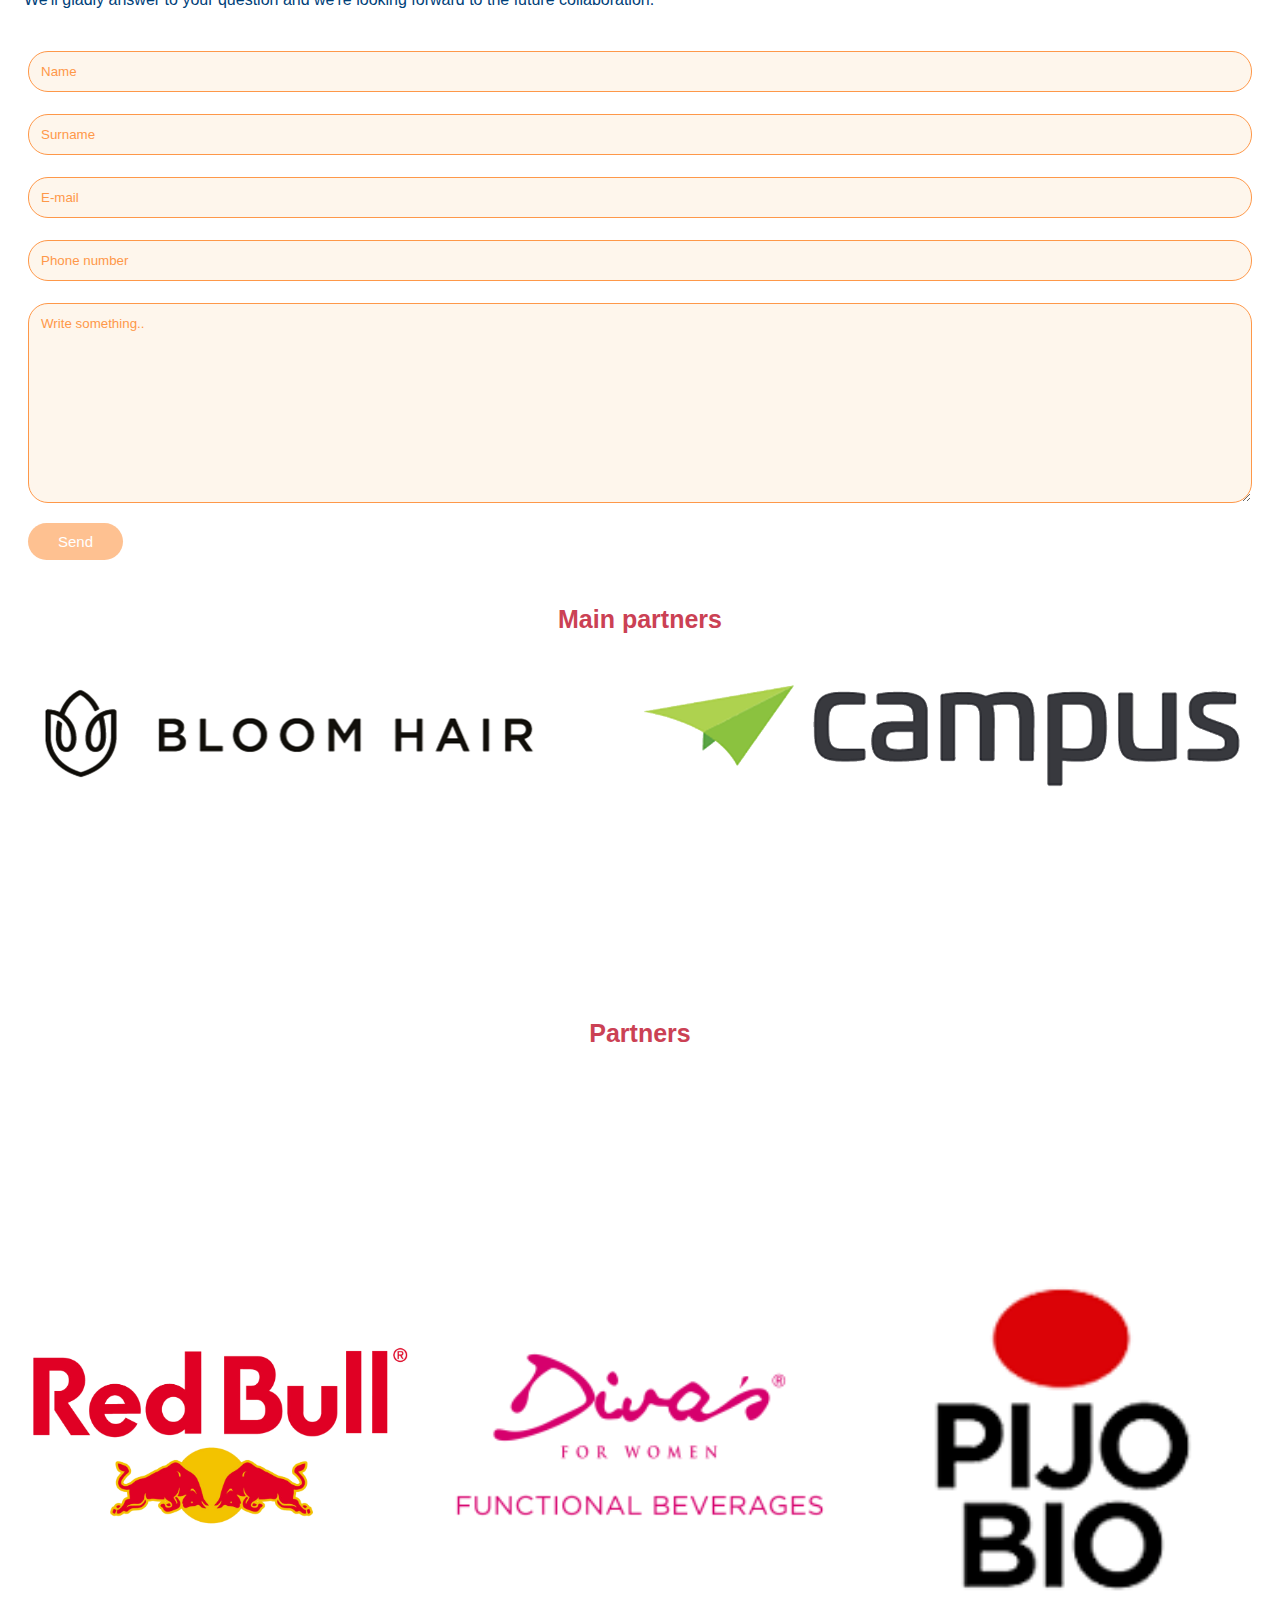
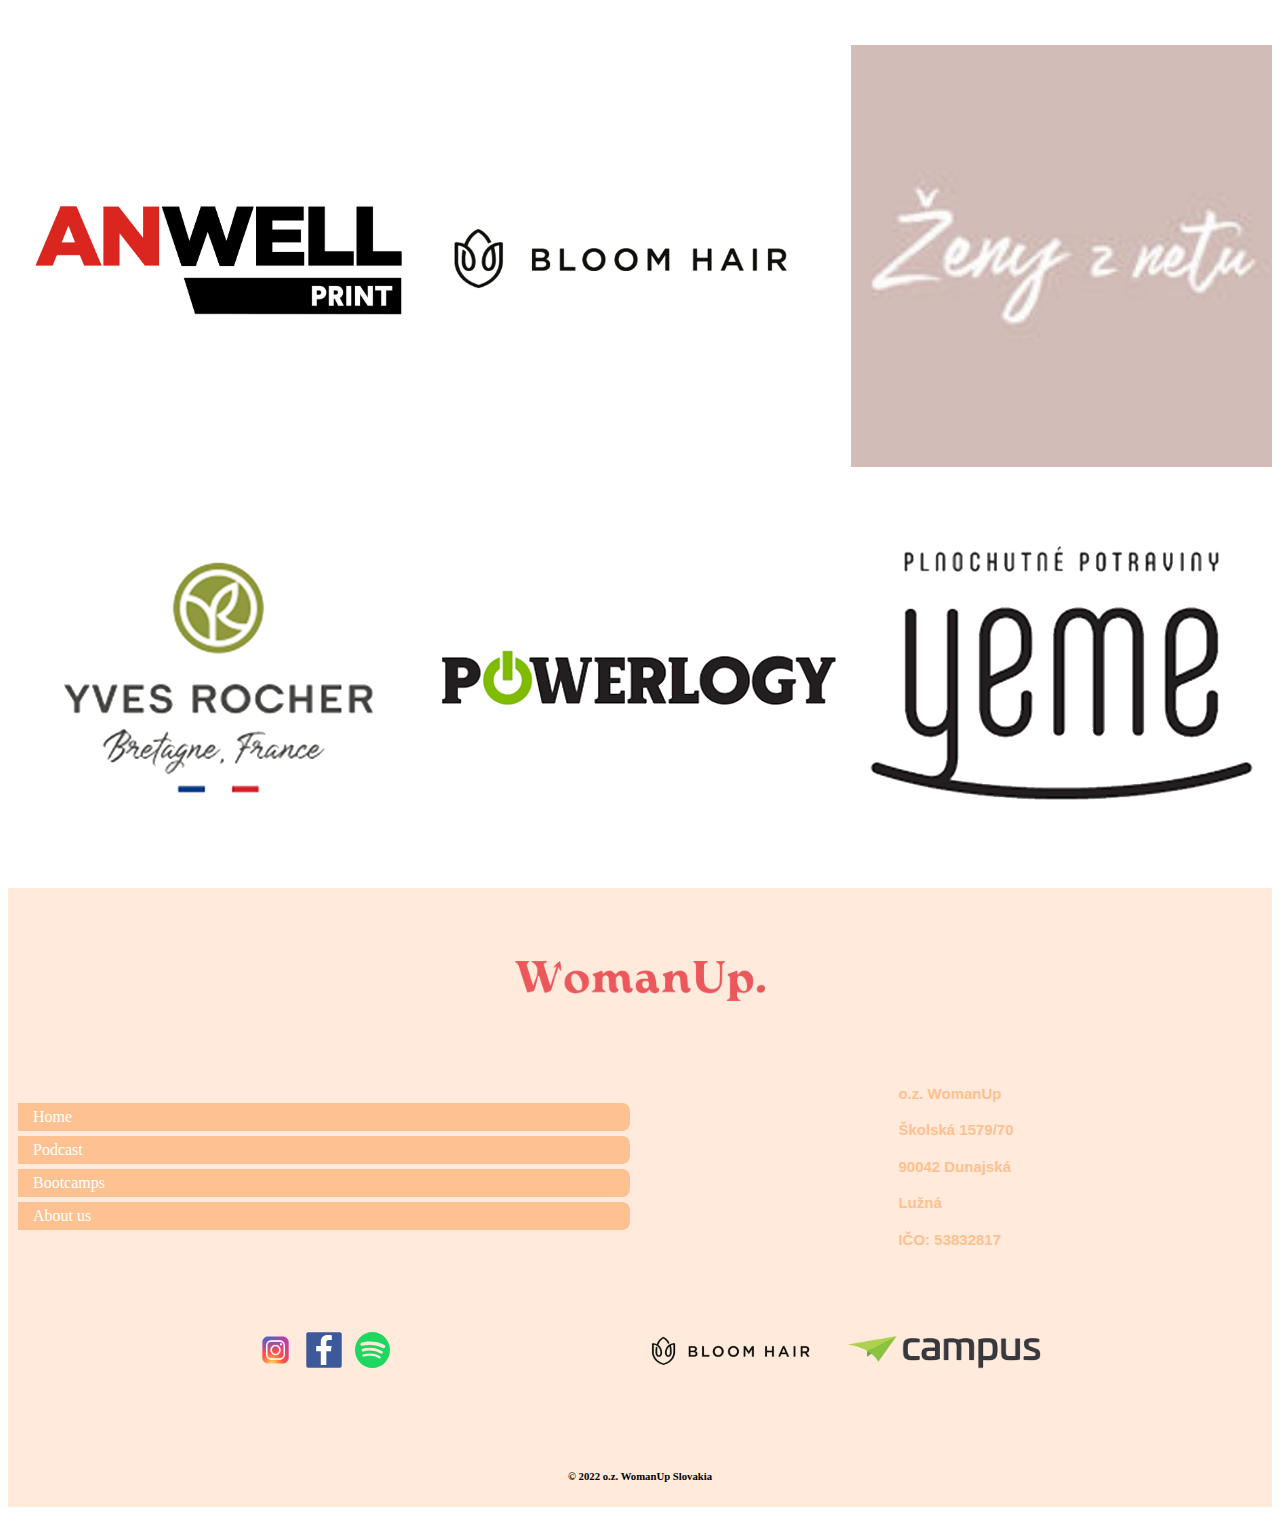
==== commit 5f5b1754: "DONE from Sima's point" ====
--- a/aboutus.html
+++ b/aboutus.html
@@ -32,6 +32,7 @@
 </section>
 
   <section class="topics">
+    <h3>Our topics</h3>
     <article class="circle-a">
       <h6>motivácia a produktivita</h6>
     </article>
@@ -178,11 +179,11 @@
       <h6>Lužná</h6>
       <h6>IČO: 53832817</h6>
     </div>
-    <div>
-      <img src="" alt="Instagram">
-      <img src="#" alt="Facebook">
-      <img src="images/spotify-icon.svg" alt="#">
-    </div>
+    <div class="foot-socials">
+      <a href="https://www.instagram.com/womanupsk/"><img src="images/icons8-instagram-48 (1).png" alt="Instagram"></a>
+      <a href="https://www.facebook.com/womanupsk"><img src="images/facebook-logo-2428.svg" alt="Facebook"></a>
+      <a href="https://open.spotify.com/show/0XYWDRL0gsmze2RkUfjtL7"><img src="images/spotify-icon.svg" alt="#"></a>
+  </div>
 
     <div class="spon">
       <img src="images/Bloomhair_logo.png" alt="#">
--- a/css/common.css
+++ b/css/common.css
@@ -3,129 +3,141 @@
 
 
 header>span {
-    position: absolute;
-    right: 45px;
-    padding: 8px;
-    color: #CB4154;
-  }
-  
-  header>img {
-    width: 40px;
-    left: 45px;
-    padding: 15px 8px;
-  }
-  
-  .overlay {
-    height: 100%;
-    width: 0;
-    position: fixed;
-    z-index: 1;
-    top: 0;
-    left: 0;
-    background-color: #FE9849;
-    overflow-x: hidden;
-    transition: 0.5s;
-  }
-  
-  .overlay-content {
-    position: relative;
-    top: 25%;
-    width: 100%;
-    text-align: center;
-    margin-top: 30px;
-    padding: 5px;
-  }
-  
-  .overlay a {
-    padding: 4px 12px;
-    margin: 12px 20px;
-    text-decoration: none;
-    font-size: 36px;
-    color: #ffffff;
-    display: block;
-    transition: 0.3s;
-    background-color: #FEC191;
-    border-radius: 20px;
-  }
-  .overlay .closebtn {
-    background-color: #FE9849;  
-  }
-  
-  .overlay a:hover, .overlay a:focus {
-    color: #f1f1f1;
-  }
-  
-  .overlay .closebtn {
-    position: absolute;
-    right: 45px;
-    font-size: 60px;
-  }
+  position: absolute;
+  right: 45px;
+  padding: 8px;
+  color: #CB4154;
+}
+
+header>img {
+  width: 40px;
+  left: 45px;
+  padding: 15px 8px;
+}
+
+.overlay {
+  height: 100%;
+  width: 0;
+  position: fixed;
+  z-index: 1;
+  top: 0;
+  left: 0;
+  background-color: #FE9849;
+  overflow-x: hidden;
+  transition: 0.5s;
+}
+
+.overlay-content {
+  position: relative;
+  top: 25%;
+  width: 100%;
+  text-align: center;
+  margin-top: 30px;
+  padding: 5px;
+}
+
+.overlay a {
+  padding: 4px 12px;
+  margin: 12px 20px;
+  text-decoration: none;
+  font-size: 36px;
+  color: #ffffff;
+  display: block;
+  transition: 0.3s;
+  background-color: #FEC191;
+  border-radius: 20px;
+}
+
+.overlay .closebtn {
+  background-color: #FE9849;
+}
+
+.overlay a:hover, .overlay a:focus {
+  color: #f1f1f1;
+}
+
+.overlay .closebtn {
+  position: absolute;
+  right: 45px;
+  font-size: 60px;
+}
 
 
 /* USING GRID = FRACTIONS + RGBA (because of the opacity)*/
 footer {
-    display: grid;
-    grid-template-columns: 1fr 1fr;
-    grid-template-rows: 1fr 1fr 1fr;
-    align-items: center;
-    background-color: rgba(254, 152, 73, 0.2);
+  display: grid;
+  grid-template-columns: 1fr 1fr;
+  grid-template-rows: 1fr 1fr 1fr;
+  align-items: center;
+  background-color: rgba(254, 152, 73, 0.2);
 }
 
 footer>.logo {
-    grid-column: 1/3;
-    grid-row: 1/2;
-    justify-self: center;
-    width: 250px;
+  grid-column: 1/3;
+  grid-row: 1/2;
+  justify-self: center;
+  width: 250px;
 }
 
 footer>.spon img {
-    width: 200px;
+  width: 200px;
 }
 
 footer>ul {
-    list-style-type: none;
-    margin: 0;
-    padding: 5px 0px;
+  list-style-type: none;
+  margin: 0;
+  padding: 5px 0px;
 }
 
 footer>ul>li {
-    background-color: #FEC191;
-    padding: 5px;
-    margin: 5px 10px;
-    border-radius: 0px 8px 8px 0;
+  background-color: #FEC191;
+  padding: 5px;
+  margin: 5px 10px;
+  border-radius: 0px 8px 8px 0;
 }
 
 footer>ul>li a {
-    text-decoration: none;
-    margin: 5px;
-    padding: 0 5px;
-    color: white;
+  text-decoration: none;
+  margin: 5px;
+  padding: 0 5px;
+  color: white;
 
 }
 
 footer>.info {
-    justify-self: center;
-    margin: -1rem;
+  justify-self: center;
+  margin: -1rem;
 }
 
 footer>.info h6 {
-    color: #FEC191;
-    line-height: 0.3rem;
-    font-family: 'Quickdand', sans-serif;
-    font-size: 15px;
+  color: #FEC191;
+  line-height: 0.1rem;
+  font-family: 'Quickdand', sans-serif;
+  font-size: 15px;
 }
-footer > h6 {
-    text-align: center;
-    grid-column: 1/3;
+
+footer>h6 {
+  text-align: center;
+  grid-column: 1/3;
 }
+
 .reviews div {
-    border: solid #668DAE 1px;
-    border-radius: 10px;
-    margin: 10px 1rem;
-    padding: 3px 6px;
-  }
-  p {
-    font-family: 'Quicksand', sans-serif;
-    color: #004179;
-    padding: 0 1rem;
-  }+  border: solid #668DAE 1px;
+  border-radius: 10px;
+  margin: 10px 1rem;
+  padding: 3px 6px;
+}
+
+p {
+  font-family: 'Quicksand', sans-serif;
+  color: #004179;
+  padding: 0 1rem;
+}
+.foot-socials > a > img {
+  width: 2.2rem;
+  margin: 0.3rem;
+}
+.foot-socials {
+  justify-self: center;
+  
+}--- a/css/aboutus.css
+++ b/css/aboutus.css
@@ -1,7 +1,15 @@
 .topics {
     display: grid;
     grid-template-columns: 1fr 1fr;
-    grid-template-rows: 1fr 1fr;
+    grid-template-rows: 5rem 1fr 1fr;
+}
+.topics > h3 {
+    grid-column: 1/3;
+    grid-row: 1;
+    font-family: 'Bodoni Moda', sans-serif;
+    color: #CB4154;
+    font-size: 25px;
+    text-align: center;
 }
 
 .topics>article {
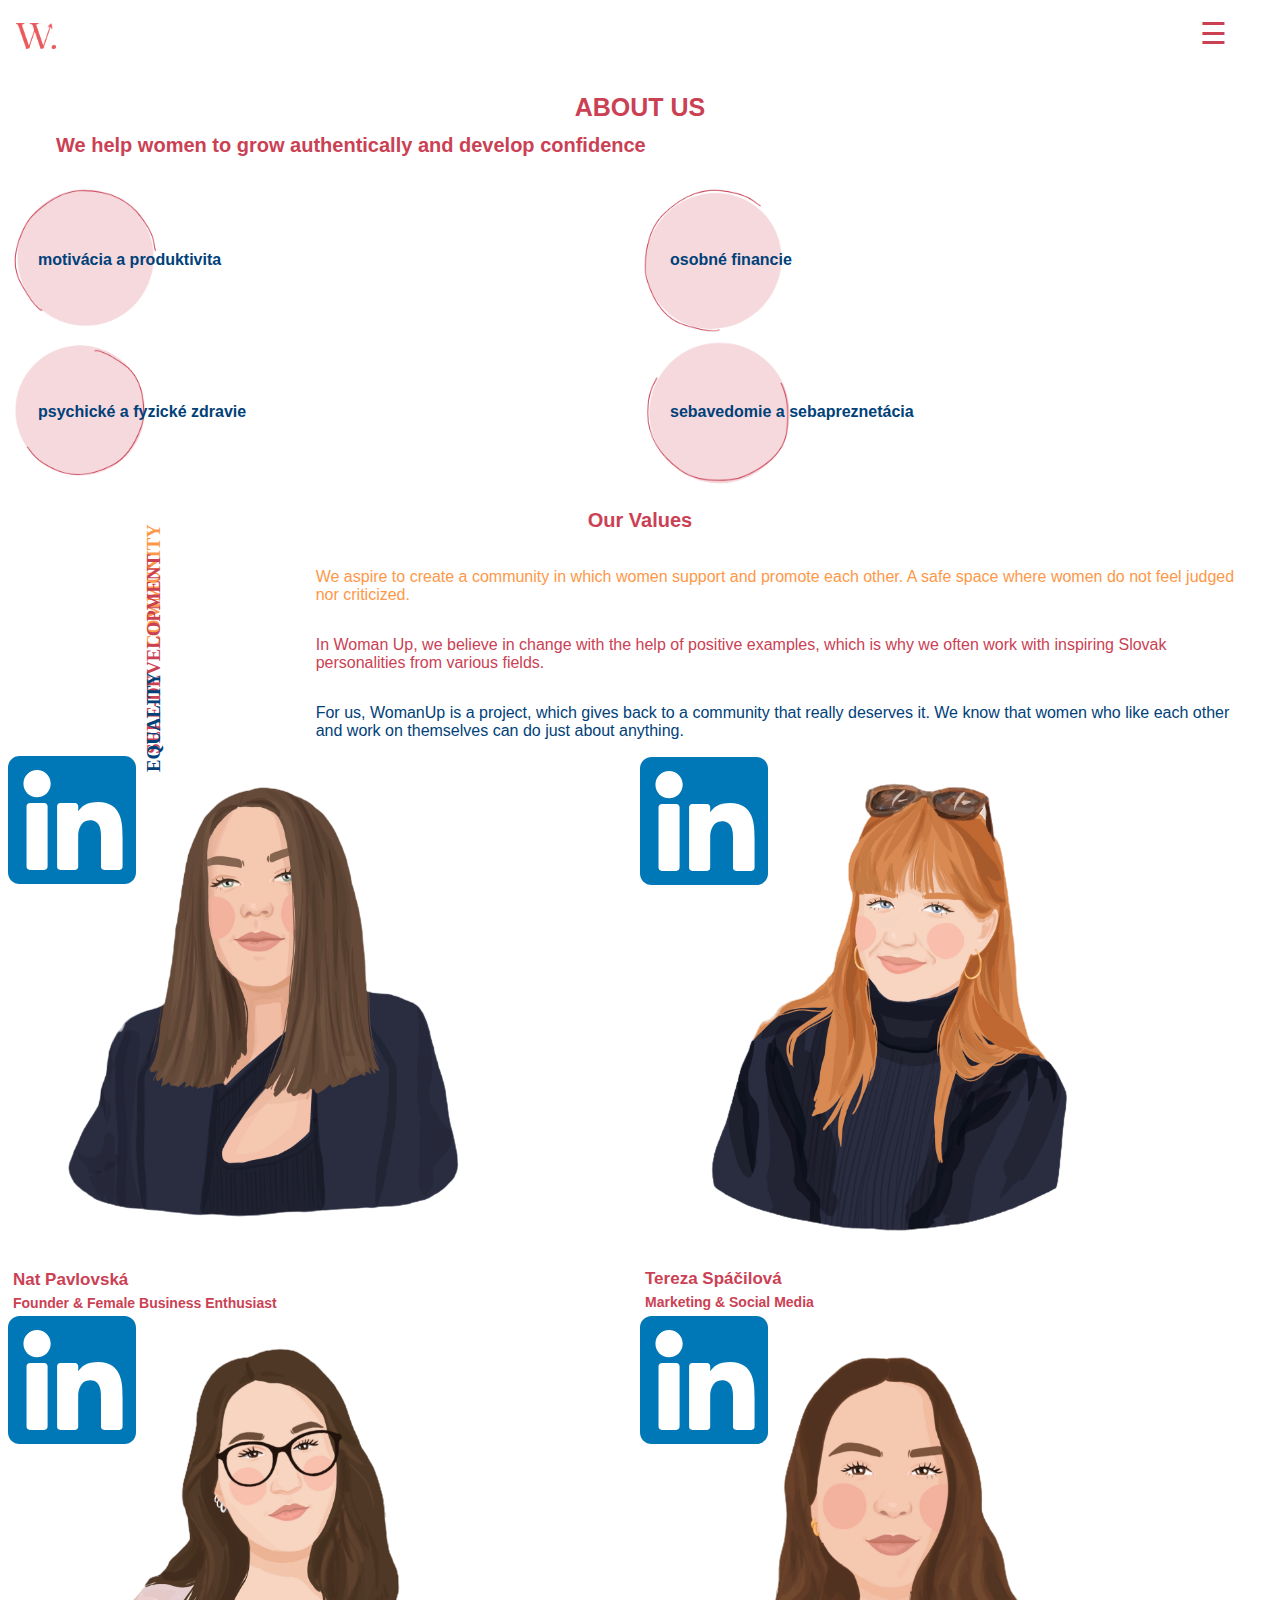
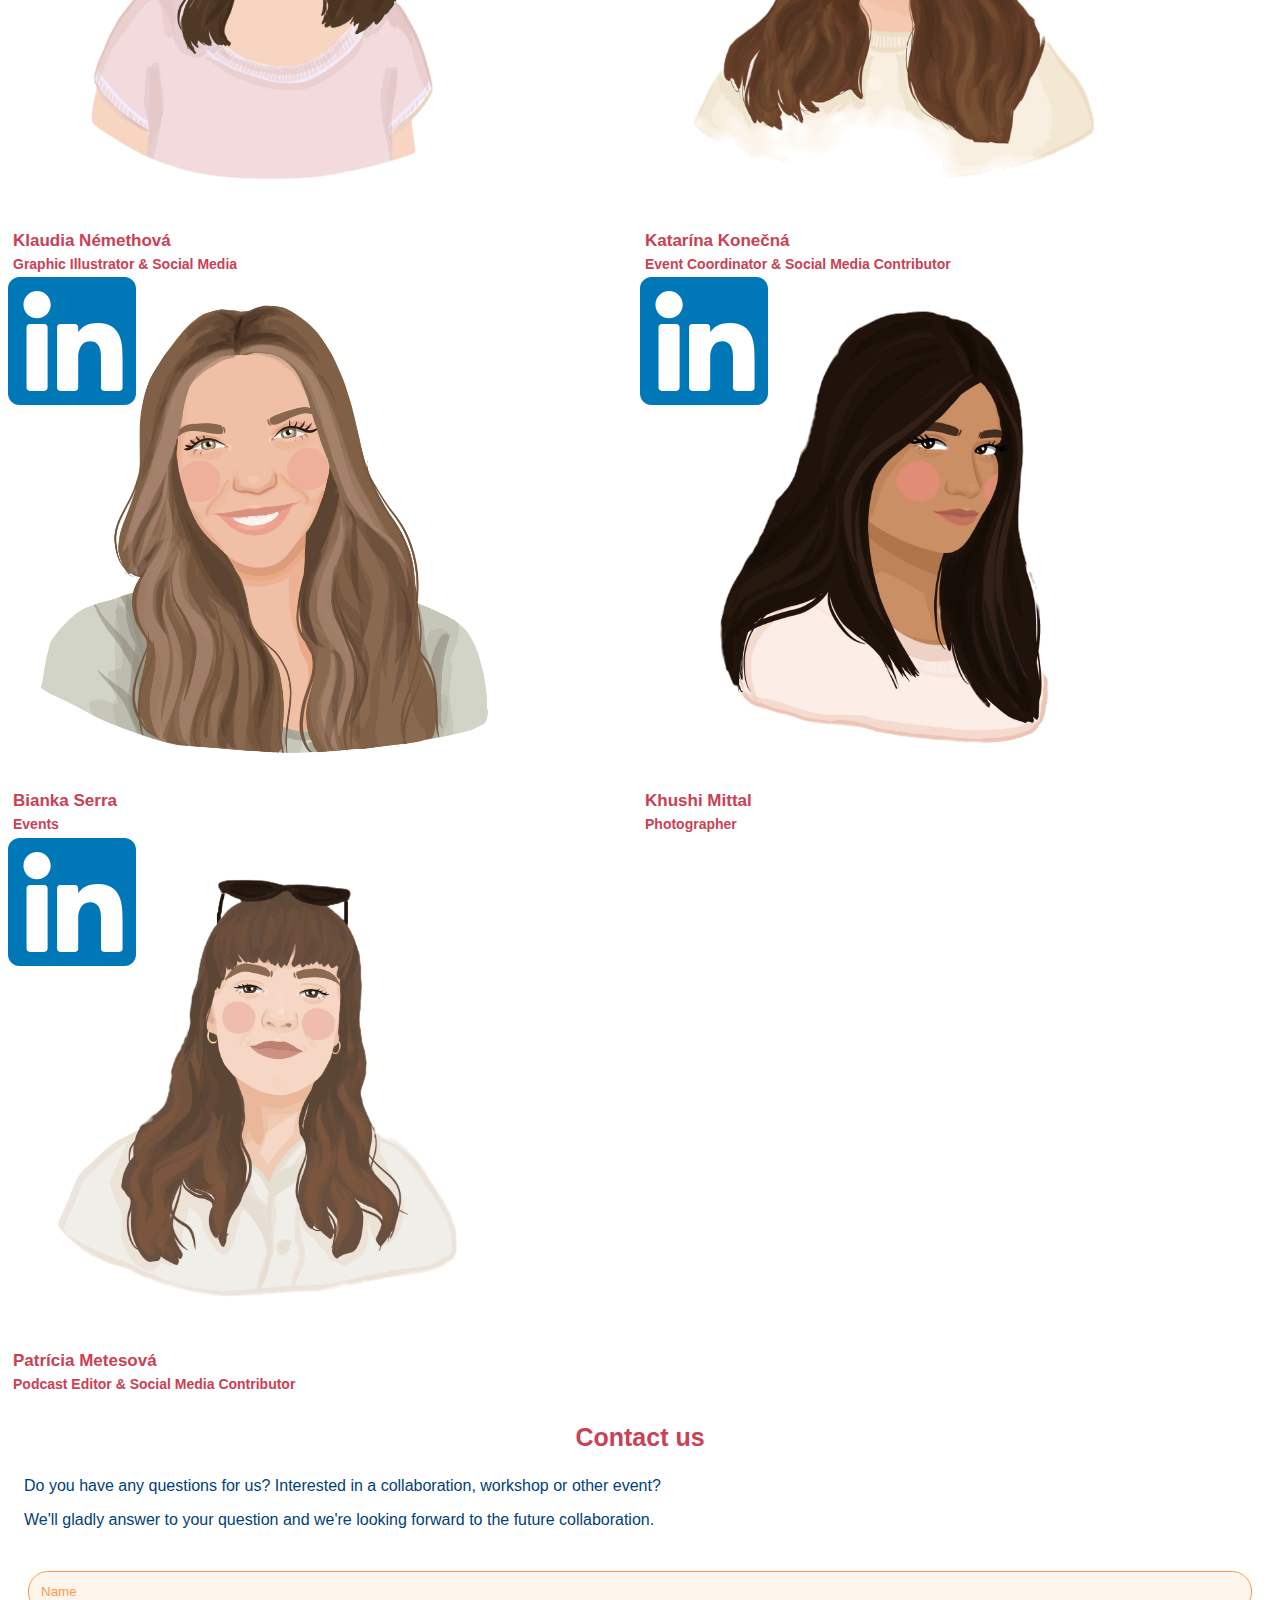
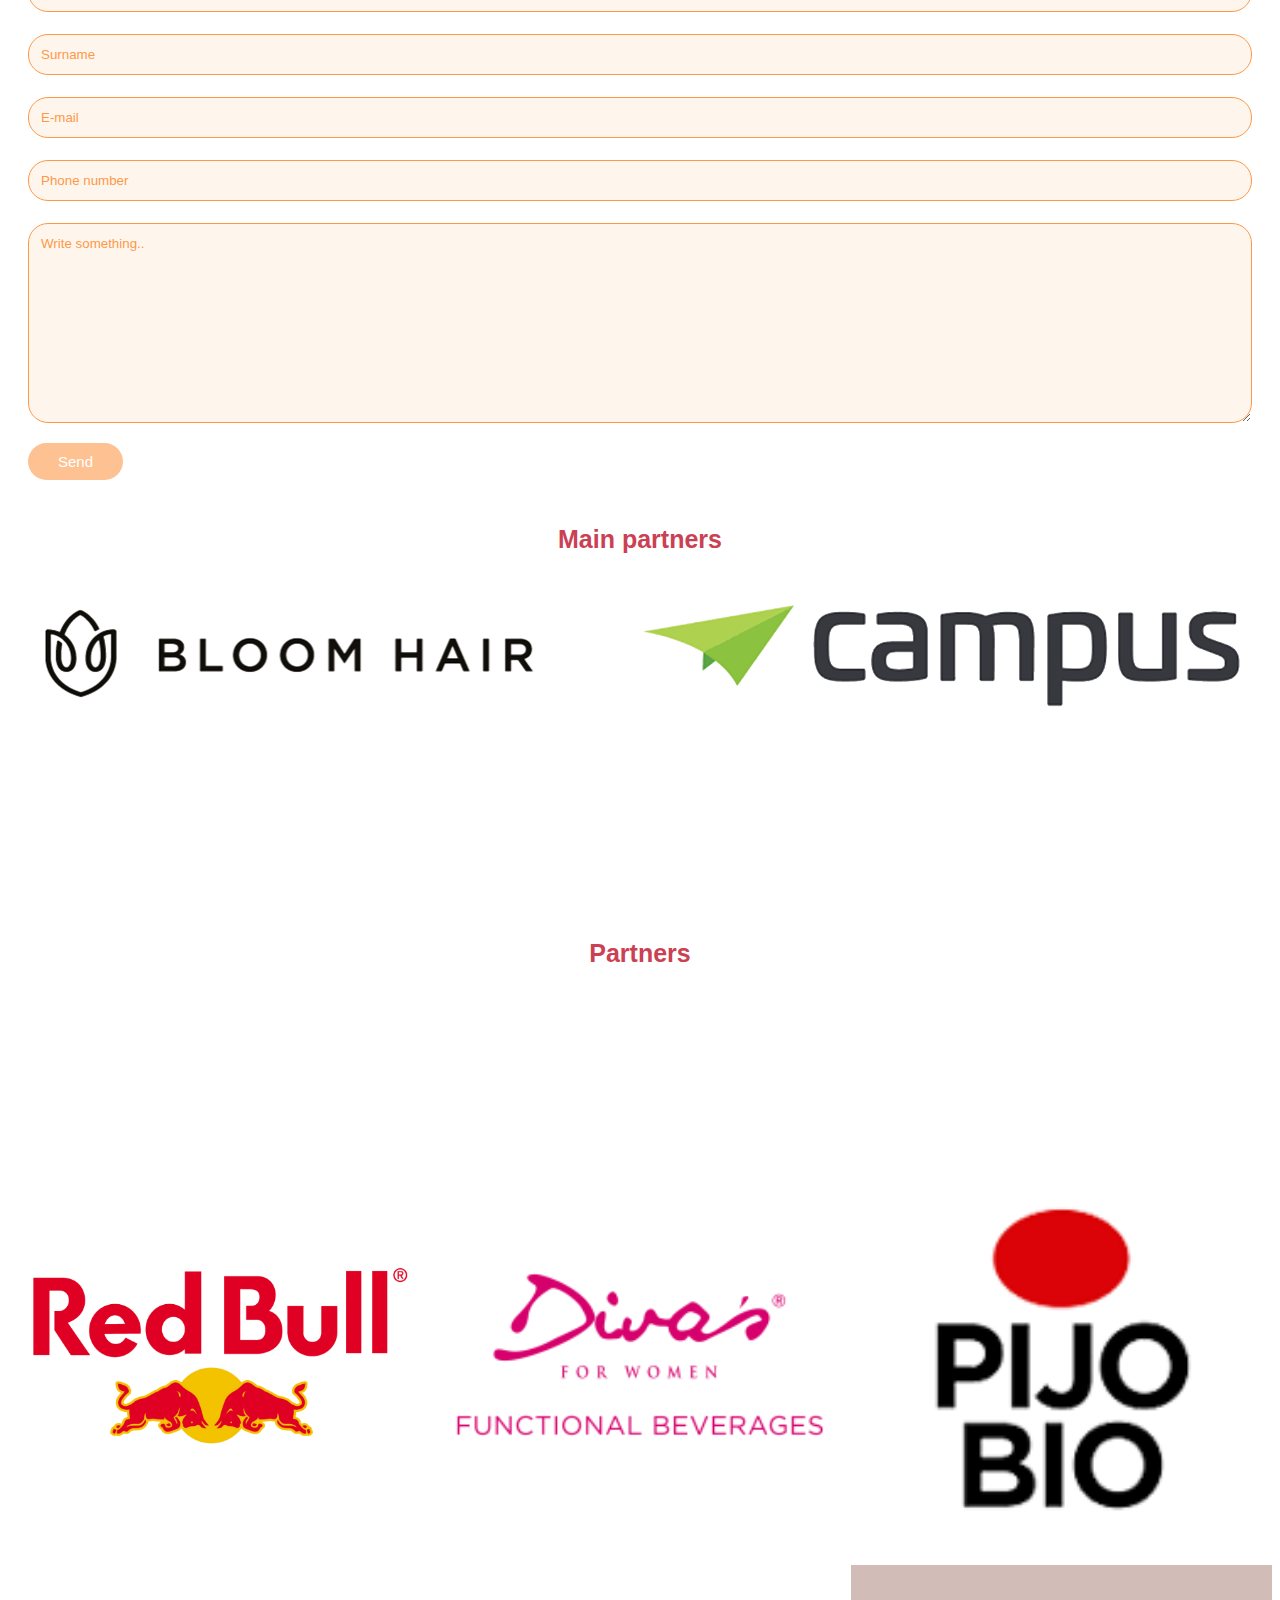
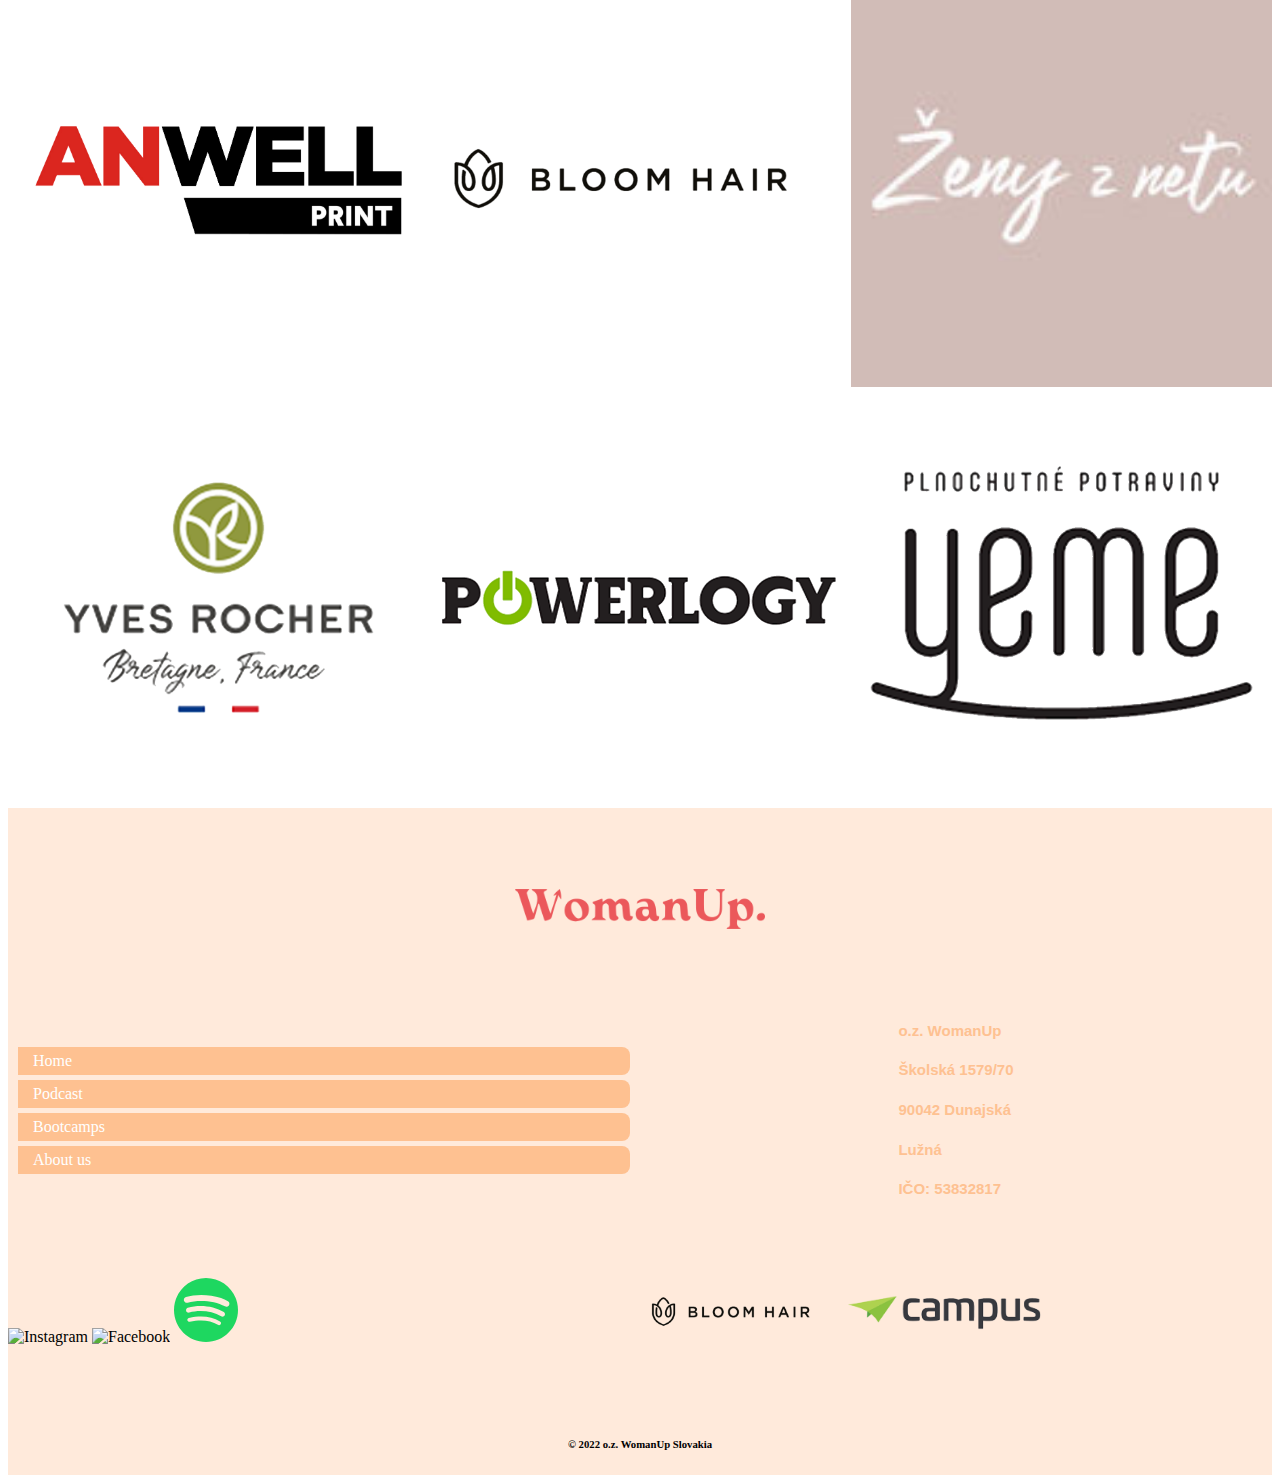
==== commit 043147d6: "k" ====
--- a/aboutus.html
+++ b/aboutus.html
@@ -32,7 +32,6 @@
 </section>
 
   <section class="topics">
-    <h3>Our topics</h3>
     <article class="circle-a">
       <h6>motivácia a produktivita</h6>
     </article>
@@ -179,11 +178,11 @@
       <h6>Lužná</h6>
       <h6>IČO: 53832817</h6>
     </div>
-    <div class="foot-socials">
-      <a href="https://www.instagram.com/womanupsk/"><img src="images/icons8-instagram-48 (1).png" alt="Instagram"></a>
-      <a href="https://www.facebook.com/womanupsk"><img src="images/facebook-logo-2428.svg" alt="Facebook"></a>
-      <a href="https://open.spotify.com/show/0XYWDRL0gsmze2RkUfjtL7"><img src="images/spotify-icon.svg" alt="#"></a>
-  </div>
+    <div>
+      <img src="" alt="Instagram">
+      <img src="#" alt="Facebook">
+      <img src="images/spotify-icon.svg" alt="#">
+    </div>
 
     <div class="spon">
       <img src="images/Bloomhair_logo.png" alt="#">
--- a/css/common.css
+++ b/css/common.css
@@ -3,141 +3,129 @@
 
 
 header>span {
-  position: absolute;
-  right: 45px;
-  padding: 8px;
-  color: #CB4154;
-}
-
-header>img {
-  width: 40px;
-  left: 45px;
-  padding: 15px 8px;
-}
-
-.overlay {
-  height: 100%;
-  width: 0;
-  position: fixed;
-  z-index: 1;
-  top: 0;
-  left: 0;
-  background-color: #FE9849;
-  overflow-x: hidden;
-  transition: 0.5s;
-}
-
-.overlay-content {
-  position: relative;
-  top: 25%;
-  width: 100%;
-  text-align: center;
-  margin-top: 30px;
-  padding: 5px;
-}
-
-.overlay a {
-  padding: 4px 12px;
-  margin: 12px 20px;
-  text-decoration: none;
-  font-size: 36px;
-  color: #ffffff;
-  display: block;
-  transition: 0.3s;
-  background-color: #FEC191;
-  border-radius: 20px;
-}
-
-.overlay .closebtn {
-  background-color: #FE9849;
-}
-
-.overlay a:hover, .overlay a:focus {
-  color: #f1f1f1;
-}
-
-.overlay .closebtn {
-  position: absolute;
-  right: 45px;
-  font-size: 60px;
-}
+    position: absolute;
+    right: 45px;
+    padding: 8px;
+    color: #CB4154;
+  }
+  
+  header>img {
+    width: 40px;
+    left: 45px;
+    padding: 15px 8px;
+  }
+  
+  .overlay {
+    height: 100%;
+    width: 0;
+    position: fixed;
+    z-index: 1;
+    top: 0;
+    left: 0;
+    background-color: #FE9849;
+    overflow-x: hidden;
+    transition: 0.5s;
+  }
+  
+  .overlay-content {
+    position: relative;
+    top: 25%;
+    width: 100%;
+    text-align: center;
+    margin-top: 30px;
+    padding: 5px;
+  }
+  
+  .overlay a {
+    padding: 4px 12px;
+    margin: 12px 20px;
+    text-decoration: none;
+    font-size: 36px;
+    color: #ffffff;
+    display: block;
+    transition: 0.3s;
+    background-color: #FEC191;
+    border-radius: 20px;
+  }
+  .overlay .closebtn {
+    background-color: #FE9849;  
+  }
+  
+  .overlay a:hover, .overlay a:focus {
+    color: #f1f1f1;
+  }
+  
+  .overlay .closebtn {
+    position: absolute;
+    right: 45px;
+    font-size: 60px;
+  }
 
 
 /* USING GRID = FRACTIONS + RGBA (because of the opacity)*/
 footer {
-  display: grid;
-  grid-template-columns: 1fr 1fr;
-  grid-template-rows: 1fr 1fr 1fr;
-  align-items: center;
-  background-color: rgba(254, 152, 73, 0.2);
+    display: grid;
+    grid-template-columns: 1fr 1fr;
+    grid-template-rows: 1fr 1fr 1fr;
+    align-items: center;
+    background-color: rgba(254, 152, 73, 0.2);
 }
 
 footer>.logo {
-  grid-column: 1/3;
-  grid-row: 1/2;
-  justify-self: center;
-  width: 250px;
+    grid-column: 1/3;
+    grid-row: 1/2;
+    justify-self: center;
+    width: 250px;
 }
 
 footer>.spon img {
-  width: 200px;
+    width: 200px;
 }
 
 footer>ul {
-  list-style-type: none;
-  margin: 0;
-  padding: 5px 0px;
+    list-style-type: none;
+    margin: 0;
+    padding: 5px 0px;
 }
 
 footer>ul>li {
-  background-color: #FEC191;
-  padding: 5px;
-  margin: 5px 10px;
-  border-radius: 0px 8px 8px 0;
+    background-color: #FEC191;
+    padding: 5px;
+    margin: 5px 10px;
+    border-radius: 0px 8px 8px 0;
 }
 
 footer>ul>li a {
-  text-decoration: none;
-  margin: 5px;
-  padding: 0 5px;
-  color: white;
+    text-decoration: none;
+    margin: 5px;
+    padding: 0 5px;
+    color: white;
 
 }
 
 footer>.info {
-  justify-self: center;
-  margin: -1rem;
+    justify-self: center;
+    margin: -1rem;
 }
 
 footer>.info h6 {
-  color: #FEC191;
-  line-height: 0.1rem;
-  font-family: 'Quickdand', sans-serif;
-  font-size: 15px;
+    color: #FEC191;
+    line-height: 0.3rem;
+    font-family: 'Quickdand', sans-serif;
+    font-size: 15px;
 }
-
-footer>h6 {
-  text-align: center;
-  grid-column: 1/3;
+footer > h6 {
+    text-align: center;
+    grid-column: 1/3;
 }
-
 .reviews div {
-  border: solid #668DAE 1px;
-  border-radius: 10px;
-  margin: 10px 1rem;
-  padding: 3px 6px;
-}
-
-p {
-  font-family: 'Quicksand', sans-serif;
-  color: #004179;
-  padding: 0 1rem;
-}
-.foot-socials > a > img {
-  width: 2.2rem;
-  margin: 0.3rem;
-}
-.foot-socials {
-  justify-self: center;
-  
-}+    border: solid #668DAE 1px;
+    border-radius: 10px;
+    margin: 10px 1rem;
+    padding: 3px 6px;
+  }
+  p {
+    font-family: 'Quicksand', sans-serif;
+    color: #004179;
+    padding: 0 1rem;
+  }--- a/css/aboutus.css
+++ b/css/aboutus.css
@@ -1,15 +1,7 @@
 .topics {
     display: grid;
     grid-template-columns: 1fr 1fr;
-    grid-template-rows: 5rem 1fr 1fr;
-}
-.topics > h3 {
-    grid-column: 1/3;
-    grid-row: 1;
-    font-family: 'Bodoni Moda', sans-serif;
-    color: #CB4154;
-    font-size: 25px;
-    text-align: center;
+    grid-template-rows: 1fr 1fr;
 }
 
 .topics>article {
